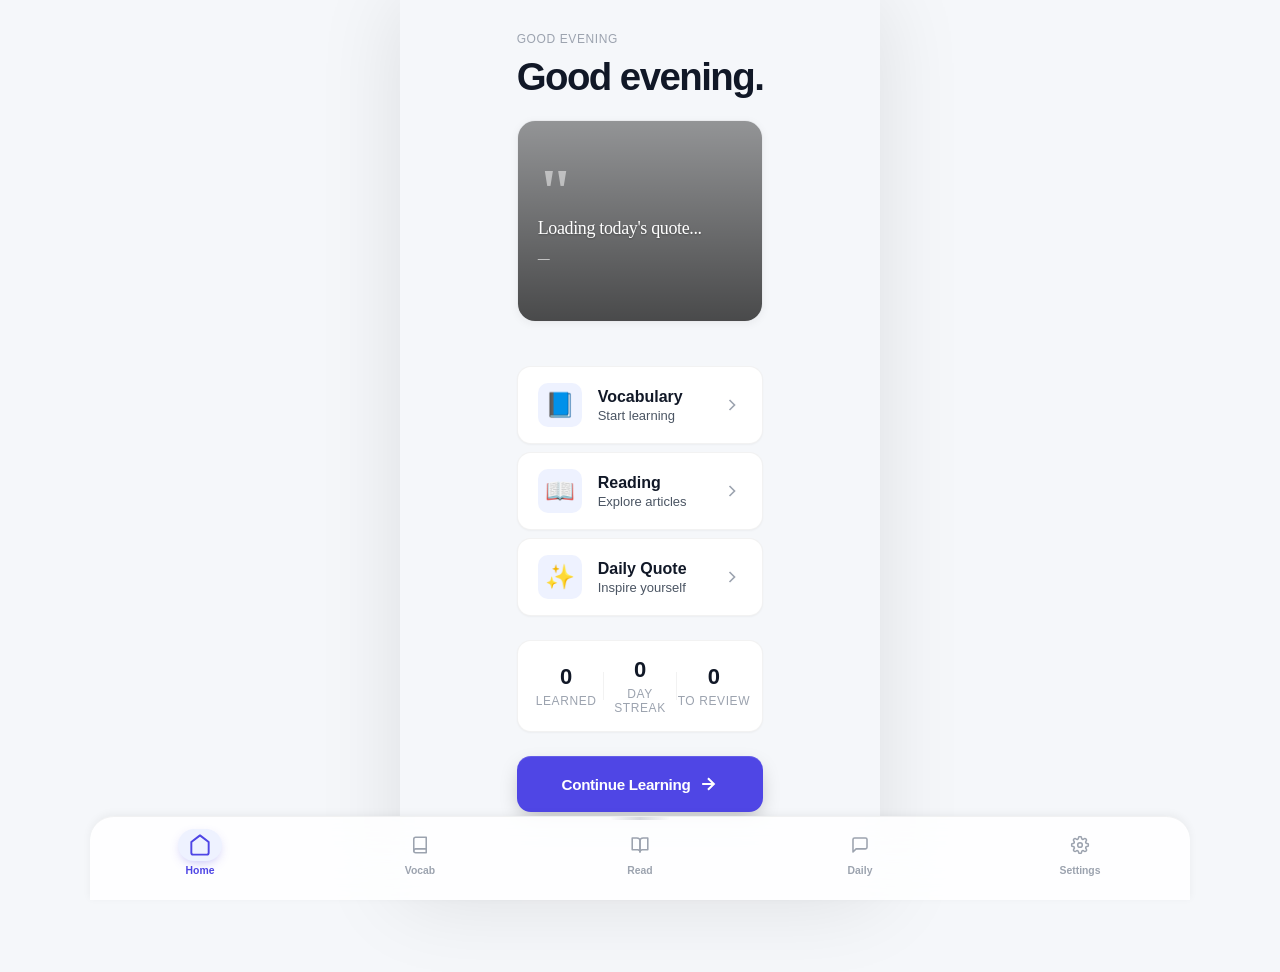
==== index.html @ 61d9c57e "Add files via upload" ====
<!DOCTYPE html>
<html lang="zh-CN" data-theme="dark" data-accent="indigo">
<head>
    <meta charset="UTF-8">
    <meta name="viewport" content="width=device-width, initial-scale=1.0, maximum-scale=1.0, user-scalable=no, viewport-fit=cover">
    <meta name="theme-color" content="#0B0E14">
    <meta name="apple-mobile-web-app-capable" content="yes">
    <meta name="apple-mobile-web-app-status-bar-style" content="black-translucent">
    <meta name="apple-mobile-web-app-title" content="CET6">
    <title>CET-6 Immersive</title>
    <link rel="icon" type="image/svg+xml" href="data:image/svg+xml,%3Csvg xmlns='http://www.w3.org/2000/svg' viewBox='0 0 100 100'%3E%3Cdefs%3E%3ClinearGradient id='g' x1='0%25' y1='0%25' x2='100%25' y2='100%25'%3E%3Cstop offset='0%25' stop-color='%234F46E5'/%3E%3Cstop offset='100%25' stop-color='%23EC4899'/%3E%3C/linearGradient%3E%3C/defs%3E%3Crect width='100' height='100' rx='22' fill='url(%23g)'/%3E%3Ctext x='50' y='66' font-family='Georgia,serif' font-size='52' font-weight='800' text-anchor='middle' fill='white'%3EC%3C/text%3E%3C/svg%3E">

    <!-- 关键: 主题立即初始化(在 CSS 加载前避免白屏闪烁) -->
    <script>
    (function(){
        try {
            var t = localStorage.getItem('cet6_theme') || 'dark';
            var a = localStorage.getItem('cet6_accent') || 'indigo';
            document.documentElement.setAttribute('data-theme', t);
            document.documentElement.setAttribute('data-accent', a);
        } catch(e) {}
    })();
    </script>

    <!-- Critical CSS 内联 - 立即建立视觉框架,杜绝白屏 -->
    <style>
    :root {
        --bg: #0B0E14; --surface: #1A1D27; --surface-2: #222632;
        --text-1: #F3F4F6; --text-2: #D1D5DB; --text-3: #6B7280;
        --accent: #818CF8; --accent-dark: #4F46E5;
    }
    [data-theme="light"] {
        --bg: #F5F7FA; --surface: #FFFFFF; --surface-2: #F9FAFB;
        --text-1: #111827; --text-2: #4B5563; --text-3: #9CA3AF;
        --accent: #4F46E5; --accent-dark: #3730A3;
    }
    * { box-sizing: border-box; margin: 0; padding: 0; }
    html, body { height: 100%; }
    body {
        background: var(--bg); color: var(--text-1);
        font-family: -apple-system, BlinkMacSystemFont, "SF Pro Text", "PingFang SC", "Microsoft YaHei", sans-serif;
        -webkit-font-smoothing: antialiased; -moz-osx-font-smoothing: grayscale;
        overflow: hidden; display: flex; flex-direction: column;
    }
    /* 加载骨架屏 - 避免白屏闪烁 */
    .app-skeleton {
        position: fixed; inset: 0; z-index: 9999;
        background: var(--bg); display: flex; flex-direction: column;
        align-items: center; justify-content: center;
        transition: opacity 0.4s ease;
    }
    .app-skeleton.fade-out { opacity: 0; pointer-events: none; }
    .skeleton-logo {
        width: 56px; height: 56px; border-radius: 16px;
        background: linear-gradient(135deg, var(--accent) 0%, var(--accent-dark) 100%);
        animation: skel-pulse 1.6s ease-in-out infinite;
        margin-bottom: 24px;
        box-shadow: 0 8px 24px rgba(79, 70, 229, 0.30);
    }
    .skeleton-text {
        width: 120px; height: 8px; border-radius: 4px;
        background: var(--surface-2);
        animation: skel-pulse 1.6s ease-in-out infinite;
    }
    .skeleton-text.short { width: 80px; margin-top: 12px; opacity: 0.6; }
    @keyframes skel-pulse {
        0%, 100% { opacity: 1; }
        50% { opacity: 0.4; }
    }
    </style>

    <link rel="stylesheet" href="./css/index.css?v=21">
    <link rel="preload" href="./data/words.json" as="fetch" crossorigin>
</head>
<body>
    <!-- Skeleton: 立即显示,无白屏 -->
    <div class="app-skeleton" id="appSkeleton">
        <div class="skeleton-logo"></div>
        <div class="skeleton-text"></div>
        <div class="skeleton-text short"></div>
    </div>

    <div class="pages">
        <a href="#main" class="skip-link">Skip to main content</a>
        <!-- HOME — Less but better -->
        <main class="page active" id="page-home">
            <div id="main" tabindex="-1"></div>

            <!-- Hero: Greeting + Daily Quote -->
            <section class="home-hero" aria-label="Daily quote">
                <div class="greeting">
                    <div class="greeting-sub" id="greetSub">GOOD MORNING</div>
                    <h1 class="greeting-main" id="greetMain">Hello.</h1>
                </div>

                <!-- Daily Quote Hero Card -->
                <article class="quote-hero" id="homeQuoteHero" onclick="openQuoteModal()">
                    <div class="quote-hero-bg" id="homeQuoteBg"></div>
                    <div class="quote-hero-overlay"></div>
                    <div class="quote-hero-content">
                        <div class="quote-hero-mark" aria-hidden="true">"</div>
                        <blockquote class="quote-hero-text" id="homeQuoteText">
                            Loading today's quote...
                        </blockquote>
                        <div class="quote-hero-meta">
                            <div class="quote-hero-author" id="homeQuoteAuthor">— </div>
                            <div class="quote-hero-time" id="homeQuoteTime"></div>
                        </div>
                    </div>
                </article>
            </section>

            <!-- Quick Actions: 学习入口 -->
            <section class="quick-actions" aria-label="Quick actions">
                <a href="vocab.html" class="action-tile" aria-label="Vocabulary">
                    <div class="action-tile-icon" aria-hidden="true">📘</div>
                    <div class="action-tile-info">
                        <div class="action-tile-title">Vocabulary</div>
                        <div class="action-tile-sub" id="vocabSub">Start learning</div>
                    </div>
                    <svg class="action-tile-arrow" width="20" height="20" viewBox="0 0 24 24" fill="none" stroke="currentColor" stroke-width="2" aria-hidden="true"><path d="M9 18l6-6-6-6"/></svg>
                </a>

                <a href="reading.html" class="action-tile" aria-label="Reading">
                    <div class="action-tile-icon" aria-hidden="true">📖</div>
                    <div class="action-tile-info">
                        <div class="action-tile-title">Reading</div>
                        <div class="action-tile-sub" id="readingSub">Explore articles</div>
                    </div>
                    <svg class="action-tile-arrow" width="20" height="20" viewBox="0 0 24 24" fill="none" stroke="currentColor" stroke-width="2" aria-hidden="true"><path d="M9 18l6-6-6-6"/></svg>
                </a>

                <a href="quote.html" class="action-tile" aria-label="Quote">
                    <div class="action-tile-icon" aria-hidden="true">✨</div>
                    <div class="action-tile-info">
                        <div class="action-tile-title">Daily Quote</div>
                        <div class="action-tile-sub" id="quoteSub">Inspire yourself</div>
                    </div>
                    <svg class="action-tile-arrow" width="20" height="20" viewBox="0 0 24 24" fill="none" stroke="currentColor" stroke-width="2" aria-hidden="true"><path d="M9 18l6-6-6-6"/></svg>
                </a>
            </section>

            <!-- 轻量统计 - 仅 3 个数字 -->
            <section class="home-stats" aria-label="Quick stats">
                <div class="stat-mini">
                    <div class="stat-mini-value" id="statKnownMini">0</div>
                    <div class="stat-mini-label">Learned</div>
                </div>
                <div class="stat-mini-divider" aria-hidden="true"></div>
                <div class="stat-mini">
                    <div class="stat-mini-value" id="statStreakMini">0</div>
                    <div class="stat-mini-label">Day streak</div>
                </div>
                <div class="stat-mini-divider" aria-hidden="true"></div>
                <div class="stat-mini">
                    <div class="stat-mini-value" id="statReviewMini">0</div>
                    <div class="stat-mini-label">To review</div>
                </div>
            </section>

            <button class="cta-btn" onclick="switchTab('vocab', this)">
                Continue Learning
                <svg width="20" height="20" viewBox="0 0 24 24" fill="none" stroke="currentColor" stroke-width="2.5" aria-hidden="true"><path d="M5 12h14M12 5l7 7-7 7"/></svg>
            </button>
        </main>

        <!-- VOCAB -->
        <div class="page" id="page-vocab">
            <div class="vocab-header">
                <div class="sort-control">
                    <button class="sort-btn active" data-sort="default" onclick="setSort('default')">Default</button>
                    <button class="sort-btn" data-sort="random" onclick="setSort('random')">Random</button>
                    <button class="sort-btn" data-sort="az" onclick="setSort('az')">A-Z</button>
                </div>
                <div class="alpha-nav" id="alphaNav" style="display:none">
                    <button class="alpha-btn active" data-letter="ALL" onclick="filterByLetter('ALL')">ALL</button>
                </div>
                <!-- Sprint 1-2/1-3: 学习模式切换 -->
                <div class="mode-switcher">
                    <button class="mode-btn active" data-mode="card" onclick="setVocabMode('card')">📇 Card</button>
                    <button class="mode-btn" data-mode="listening" onclick="startListeningMode()">🔊 Listen</button>
                    <button class="mode-btn" data-mode="spelling" onclick="startSpellingMode()">✏️ Spell</button>
                </div>
            </div>
            <div class="vocab-page-inner">
                <div class="card-container" id="cardContainer"></div>
                <div class="controls" id="controls">
                    <button class="btn btn-forgot" onclick="handleSwipe(false)">Forgot</button>
                    <button class="btn btn-known" onclick="handleSwipe(true)">Know</button>
                </div>
            </div>
        </div>

        <!-- READING -->
        <div class="page" id="page-reading">
            <div id="reading-list-view">
                <div class="reading-header">
                    <h2>Reading Lab</h2>
                    <p>Read in context. CET-6 words are highlighted.</p>
                    <div class="reading-stats">
                        <div class="reading-stat"><div class="num" id="readingTotal">0</div><div class="label">Articles</div></div>
                        <div class="reading-stat"><div class="num" id="readingWords">0</div><div class="label">CET-6 Words</div></div>
                        <div class="reading-stat"><div class="num" id="readingCoverage">0%</div><div class="label">Coverage</div></div>
                    </div>
                </div>
                <div class="article-list" id="articleList"></div>
            </div>
            <div class="article-detail" id="articleDetail">
                <button class="back-btn" onclick="closeArticleDetail()"><svg width="16" height="16" viewBox="0 0 24 24" fill="none" stroke="currentColor" stroke-width="2.5"><path d="M19 12H5M12 19l-7-7 7-7"/></svg> Back</button>
                <h1 id="detailTitle"></h1>
                <div class="detail-meta" id="detailMeta"></div>
                <div id="detailDifficulty"></div>
                <div class="word-legend"><span class="cet6-word">word</span> = CET-6 vocabulary, tap to see meaning</div>
                <div class="detail-body" id="detailBody"></div>
                <button class="quiz-launch-btn" id="detailQuizBtn">📝 Take Comprehension Quiz</button>
            </div>
        </div>

        <!-- QUOTE -->
        <div class="page" id="page-quote">
            <div class="quote-page-inner">
                <div class="quote-card" id="quoteCard" onclick="openQuoteModal()">
                    <div class="quote-bg" id="qBg"></div>
                    <div class="quote-overlay"></div>
                    <div class="magazine-label">Daily Inspiration</div>
                    <div class="quote-card-body">
                        <div class="quote-en" id="qEn"></div>
                        <div class="quote-divider"></div>
                        <div class="quote-cn" id="qCn"></div>
                        <div class="quote-source" id="qSrc"></div>
                    </div>
                </div>
                <div class="quote-actions">
                    <button class="action-btn btn-collect" id="collectBtn" onclick="toggleCollect()"><span>Save</span></button>
                    <button class="action-btn btn-speak-quote" onclick="speakQuote()"><svg width="18" height="18" viewBox="0 0 24 24" fill="currentColor"><path d="M3 9v6h4l5 5V4L7 9H3z"/></svg></button>
                    <button class="action-btn btn-refresh" onclick="loadRandomQuote()"><span>Next</span></button>
                </div>
            </div>
        </div>

        <!-- SETTINGS -->
        <div class="page" id="page-settings">
            <div class="settings-page-inner">
                <div class="settings-title">Settings</div>

                <!-- Achievements (从主页迁移) -->
                <div class="setting-group">
                    <div class="setting-label">Achievements <span id="settingsAchCount" class="setting-count">0/0</span></div>
                    <div class="achievements-mini" id="settingsAchievements">
                        <div class="achievement-mini-empty">Loading achievements...</div>
                    </div>
                </div>

                <div class="setting-group">
                    <div class="setting-label">Notebook <span id="notebookCount" class="notebook-count"></span></div>
                    <div class="notebook-toolbar" id="notebookToolbar" style="display:none">
                        <input type="text" class="notebook-search" id="notebookSearch" placeholder="Search saved words..." oninput="renderNotebook()">
                        <button class="notebook-clear-btn" onclick="clearNotebook()">Clear All</button>
                    </div>
                    <div class="notebook-section" id="notebookSection">
                        <div class="notebook-empty" id="notebookEmpty">
                            <div class="notebook-empty-icon">📖</div>
                            <div>No saved words yet</div>
                            <div class="notebook-empty-sub">Bookmark words while learning!</div>
                        </div>
                        <div class="notebook-list" id="notebookList"></div>
                    </div>
                </div>

                <div class="setting-group">
                    <div class="setting-label">Appearance</div>
                    <div class="theme-toggle">
                        <button class="theme-option active" data-theme-val="light" onclick="setTheme('light')">☀️ Light</button>
                        <button class="theme-option" data-theme-val="dark" onclick="setTheme('dark')">🌙 Dark</button>
                    </div>
                </div>

                <div class="setting-group">
                    <div class="setting-label">Accent Color</div>
                    <div class="color-grid">
                        <div class="color-swatch swatch-indigo active" data-color="indigo" onclick="setAccent('indigo')"></div>
                        <div class="color-swatch swatch-emerald" data-color="emerald" onclick="setAccent('emerald')"></div>
                        <div class="color-swatch swatch-rose" data-color="rose" onclick="setAccent('rose')"></div>
                        <div class="color-swatch swatch-amber" data-color="amber" onclick="setAccent('amber')"></div>
                        <div class="color-swatch swatch-cyan" data-color="cyan" onclick="setAccent('cyan')"></div>
                    </div>
                </div>

                <div class="setting-group">
                    <div class="setting-label">Data</div>
                    <div class="setting-actions">
                        <button class="btn-secondary" onclick="exportProgress()">Export Progress</button>
                        <button class="btn-secondary" onclick="clearCache()">Clear Cache</button>
                    </div>
                </div>

                <div class="settings-info">
                    CET-6 Immersive v5.0<br>
                    <span class="reset-link" onclick="resetAllData()">Reset All Progress</span>
                </div>
            </div>
        </div>
    </div>

    <!-- Quote Modal -->
    <div class="quote-modal" id="quoteModal" onclick="closeQuoteModal(event)">
        <div class="quote-modal-content" onclick="event.stopPropagation()">
            <div class="modal-img-wrap">
                <img class="modal-img" id="modalImg" src="" alt="">
                <div class="modal-img-overlay"></div>
            </div>
            <div class="modal-body">
                <div class="modal-quote" id="modalQuote"></div>
                <div class="modal-divider"></div>
                <div class="modal-cn" id="modalCn"></div>
                <div class="modal-author" id="modalAuthor"></div>
                <div class="modal-meta">
                    <div class="modal-meta-item" id="modalLocation"><svg width="14" height="14" viewBox="0 0 24 24" fill="none" stroke="currentColor" stroke-width="2"><path d="M21 10c0 7-9 13-9 13s-9-6-9-13a9 9 0 0 1 18 0z"/><circle cx="12" cy="10" r="3"/></svg><span id="modalLocText"></span></div>
                    <div class="modal-meta-item" id="modalPhotoBy"><svg width="14" height="14" viewBox="0 0 24 24" fill="none" stroke="currentColor" stroke-width="2"><path d="M23 19a2 2 0 0 1-2 2H3a2 2 0 0 1-2-2V8a2 2 0 0 1 2-2h4l2-3h6l2 3h4a2 2 0 0 1 2 2z"/><circle cx="12" cy="13" r="4"/></svg><span id="modalPhotoByText"></span></div>
                </div>
            </div>
            <button class="modal-close" onclick="closeQuoteModal()"><svg width="20" height="20" viewBox="0 0 24 24" fill="none" stroke="currentColor" stroke-width="2"><line x1="18" y1="6" x2="6" y2="18"/><line x1="6" y1="6" x2="18" y2="18"/></svg></button>
        </div>
    </div>

    <!-- Sprint 1-6: Word Detail Bottom Sheet -->
    <div id="wordSheetBackdrop" class="word-sheet-backdrop fixed inset-0 bg-black/60 backdrop-blur-sm z-40 hidden opacity-0 transition-opacity duration-300" onclick="closeWordSheet()"></div>
    <div id="wordSheet" class="word-sheet fixed inset-x-0 bottom-0 bg-[var(--surface)] rounded-t-[32px] p-6 pb-10 z-50 shadow-2xl border-t border-[var(--border)]" style="padding-bottom: max(24px, env(safe-area-inset-bottom));">
        <div class="w-12 h-1 bg-white/20 rounded-full mx-auto mb-6" onclick="closeWordSheet()"></div>
        <div id="wordSheetContent" class="max-h-[60vh] overflow-y-auto"></div>
    </div>

    <!-- Sprint 1-5: Achievement Wall Modal -->
    <div class="quote-modal" id="achievementModal" onclick="if(event.target===event.currentTarget) document.getElementById('achievementModal').classList.remove('active')">
        <div class="quote-modal-content" onclick="event.stopPropagation()" style="max-height:80vh;display:flex;flex-direction:column">
            <div class="modal-body" style="margin-top:0;padding:24px 24px 0;flex:1;overflow:hidden;display:flex;flex-direction:column">
                <h2 style="font-size:1.4rem;font-weight:800;margin-bottom:8px">🏆 Achievements</h2>
                <p style="font-size:0.85rem;color:var(--text-2);margin-bottom:20px">Unlock badges as you learn</p>
                <div id="achievementWall" style="flex:1;overflow-y:auto;padding-bottom:24px;display:grid;grid-template-columns:repeat(3,1fr);gap:12px"></div>
            </div>
            <button class="modal-close" onclick="document.getElementById('achievementModal').classList.remove('active')"><svg width="20" height="20" viewBox="0 0 24 24" fill="none" stroke="currentColor" stroke-width="2"><line x1="18" y1="6" x2="6" y2="18"/><line x1="6" y1="6" x2="18" y2="18"/></svg></button>
        </div>
    </div>

    <!-- Sprint 2-4: Reading Quiz Modal -->
    <div class="quote-modal" id="quizModal" onclick="if(event.target===event.currentTarget) closeQuizModal()">
        <div class="quote-modal-content" onclick="event.stopPropagation()" style="max-height:85vh;display:flex;flex-direction:column">
            <div class="modal-body" id="quizContent" style="margin-top:0;padding:24px;flex:1;overflow-y:auto"></div>
            <button class="modal-close" onclick="closeQuizModal()"><svg width="20" height="20" viewBox="0 0 24 24" fill="none" stroke="currentColor" stroke-width="2"><line x1="18" y1="6" x2="6" y2="18"/><line x1="6" y1="6" x2="18" y2="18"/></svg></button>
        </div>
    </div>

    <!-- Sprint 2-2: Vocab Test Modal -->
    <div class="quote-modal" id="vocabTestModal" onclick="if(event.target===event.currentTarget && !testState.active) closeVocabTestModal()">
        <div class="quote-modal-content" onclick="event.stopPropagation()" style="max-height:80vh;display:flex;flex-direction:column">
            <div class="modal-body" id="vocabTestContent" style="margin-top:0;padding:24px;flex:1;overflow-y:auto"></div>
            <button class="modal-close" onclick="closeVocabTestModal()"><svg width="20" height="20" viewBox="0 0 24 24" fill="none" stroke="currentColor" stroke-width="2"><line x1="18" y1="6" x2="6" y2="18"/><line x1="6" y1="6" x2="18" y2="18"/></svg></button>
        </div>
    </div>

    <nav class="tab-bar">
        <div class="tab-item active" onclick="switchTab('home', this)"><div class="tab-icon-bg"><svg class="tab-icon" viewBox="0 0 24 24"><path d="M3 9l9-7 9 7v11a2 2 0 0 1-2 2H5a2 2 0 0 1-2-2z"/></svg></div><span>Home</span></div>
        <div class="tab-item" onclick="switchTab('vocab', this)"><div class="tab-icon-bg"><svg class="tab-icon" viewBox="0 0 24 24"><path d="M4 19.5A2.5 2.5 0 0 1 6.5 17H20"/><path d="M6.5 2H20v20H6.5A2.5 2.5 0 0 1 4 19.5v-15A2.5 2.5 0 0 1 6.5 2z"/></svg></div><span>Vocab</span></div>
        <div class="tab-item" onclick="switchTab('reading', this)"><div class="tab-icon-bg"><svg class="tab-icon" viewBox="0 0 24 24"><path d="M2 3h6a4 4 0 0 1 4 4v14a3 3 0 0 0-3-3H2z"/><path d="M22 3h-6a4 4 0 0 0-4 4v14a3 3 0 0 1 3-3h7z"/></svg></div><span>Read</span></div>
        <div class="tab-item" onclick="switchTab('quote', this)"><div class="tab-icon-bg"><svg class="tab-icon" viewBox="0 0 24 24"><path d="M21 15a2 2 0 0 1-2 2H7l-4 4V5a2 2 0 0 1 2-2h14a2 2 0 0 1 2 2z"/></svg></div><span>Daily</span></div>
        <div class="tab-item" onclick="switchTab('settings', this)"><div class="tab-icon-bg"><svg class="tab-icon" viewBox="0 0 24 24"><circle cx="12" cy="12" r="3"/><path d="M19.4 15a1.65 1.65 0 0 0 .33 1.82l.06.06a2 2 0 0 1 0 2.83 2 2 0 0 1-2.83 0l-.06-.06a1.65 1.65 0 0 0-1.82-.33 1.65 1.65 0 0 0-1 1.51V21a2 2 0 0 1-2 2 2 2 0 0 1-2-2v-.09A1.65 1.65 0 0 0 9 19.4a1.65 1.65 0 0 0-1.82.33l-.06.06a2 2 0 0 1-2.83 0 2 2 0 0 1 0-2.83l.06-.06A1.65 1.65 0 0 0 4.68 15a1.65 1.65 0 0 0-1.51-1H3a2 2 0 0 1-2-2 2 2 0 0 1 2-2h.09A1.65 1.65 0 0 0 4.6 9a1.65 1.65 0 0 0-.33-1.82l-.06-.06a2 2 0 0 1 0-2.83 2 2 0 0 1 2.83 0l.06.06A1.65 1.65 0 0 0 9 4.68a1.65 1.65 0 0 0 1-1.51V3a2 2 0 0 1 2-2 2 2 0 0 1 2 2v.09a1.65 1.65 0 0 0 1 1.51 1.65 1.65 0 0 0 1.82-.33l.06-.06a2 2 0 0 1 2.83 0 2 2 0 0 1 0 2.83l-.06.06A1.65 1.65 0 0 0 19.4 9a1.65 1.65 0 0 0 1.51 1H21a2 2 0 0 1 2 2 2 2 0 0 1-2 2h-.09a1.65 1.65 0 0 0-1.51 1z"/></svg></div><span>Settings</span></div>
    </nav>

    <!-- 关键脚本: 优先加载 - 音频必须最早 -->
    <script src="./js/audio.js?v=21"></script>
    <script src="./js/env.js?v=21"></script>
    <script src="./js/app.js?v=21"></script>
    <!-- 异步加载: 数据模型与功能模块 (defer 避免阻塞渲染) -->
    <script defer src="./js/migrate.js?v=21"></script>
    <script defer src="./js/srs.js?v=21"></script>
    <script defer src="./js/toast.js?v=21"></script>
    <script defer src="./js/achievements.js?v=21"></script>
    <script defer src="./js/heatmap.js?v=21"></script>
    <script defer src="./js/dictionary.js?v=21"></script>
    <script defer src="./js/listening.js?v=21"></script>
    <script defer src="./js/spelling.js?v=21"></script>
    <script defer src="./js/difficulty.js?v=21"></script>
    <script defer src="./js/reading-extras.js?v=21"></script>
    <script defer src="./js/vocab-test.js?v=21"></script>
    <script defer src="./js/goals.js?v=21"></script>
    <script defer src="./js/index.js?v=21"></script>
</body>
</html>
---- css/index.css ----
/* ============================================
   CET-6 Immersive Design System v5.0
   Less but better · Apple/Notion/Duolingo
   ============================================ */

/* ============================================
   1. SEMANTIC COLOR TOKENS (Light - Default)
   ----------------------------------------------------------
   统一语义化色彩,所有组件仅使用这些 token。
   对比度均通过 WCAG AA 验证 (4.5:1+)。
   ============================================ */
:root,
[data-theme="light"] {
    /* ---- 背景层 (Background) ---- */
    --bg:              #F5F7FA;  /* 页面背景 - 极浅灰 */
    --bg-elevated:     #FFFFFF;  /* 浮起容器 */
    --surface:         #FFFFFF;  /* 卡片/模块 */
    --surface-hover:   #FAFAFB;  /* 卡片 hover */
    --surface-2:       #F4F5F7;  /* 次级容器(输入框) */
    --overlay:         rgba(255, 255, 255, 0.85);  /* 毛玻璃 */
    --modal-bg:        #FFFFFF;

    /* ---- 文本层 (Text) ---- */
    --text-1:          #111827;  /* 主文本 (16.1:1) */
    --text-2:          #4B5563;  /* 次文本 (7.6:1) */
    --text-3:          #9CA3AF;  /* 辅助文本 (装饰) */
    --text-inverse:    #FFFFFF;
    --text-on-accent:  #FFFFFF;

    /* ---- 边框 (Border) ---- */
    --border-color:        rgba(0, 0, 0, 0.05);  /* 极细 */
    --border-color-strong: rgba(0, 0, 0, 0.09);
    --border:              1px solid var(--border-color);
    --border-strong:       1px solid var(--border-color-strong);

    /* ---- 品牌色 (Accent) ---- */
    --accent:         #4F46E5;    /* Indigo */
    --accent-light:   #EEF2FF;    /* 浅底 */
    --accent-dark:    #3730A3;    /* 深色 */
    --accent-glow:    rgba(79, 70, 229, 0.12);

    /* ---- 语义色 (Semantic) ---- */
    --success:        #059669;
    --success-light:  #D1FAE5;
    --warning:        #D97706;
    --warning-light:  #FEF3C7;
    --error:          #DC2626;
    --error-light:    #FEE2E2;
    --info:           #0284C7;
    --info-light:     #E0F2FE;

    /* ---- 阴影 (Shadow) - 单层柔和,无脏渐变 ---- */
    --shadow-sm:      0 1px 2px rgba(0, 0, 0, 0.04);
    --shadow:         0 2px 8px rgba(0, 0, 0, 0.05);
    --shadow-md:      0 4px 12px rgba(0, 0, 0, 0.06);
    --shadow-lg:      0 8px 24px rgba(0, 0, 0, 0.08);
    --shadow-xl:      0 16px 48px rgba(0, 0, 0, 0.10);
    --shadow-up:      0 -2px 8px rgba(0, 0, 0, 0.05);
    --shadow-focus:   0 0 0 3px var(--accent-glow);
}

/* ============================================
   2. DARK THEME — 继承+覆盖
   ============================================ */
[data-theme="dark"] {
    /* ---- 背景层 ---- */
    --bg:              #0B0E14;
    --bg-elevated:     #15181F;
    --surface:         #1A1D27;
    --surface-hover:   #1F222C;
    --surface-2:       #222632;
    --overlay:         rgba(11, 14, 20, 0.85);
    --modal-bg:        #1A1D27;

    /* ---- 文本层 ---- */
    --text-1:          #F3F4F6;  /* 14.7:1 */
    --text-2:          #D1D5DB;  /* 10.4:1 */
    --text-3:          #6B7280;  /* 4.83:1 */
    --text-inverse:    #0B0E14;
    --text-on-accent:  #FFFFFF;

    /* ---- 边框 - 极细亮色 ---- */
    --border-color:        rgba(255, 255, 255, 0.06);
    --border-color-strong: rgba(255, 255, 255, 0.10);

    /* ---- 品牌色 ---- */
    --accent:         #818CF8;
    --accent-light:   #1E1B4B;
    --accent-dark:    #4F46E5;
    --accent-glow:    rgba(129, 140, 248, 0.20);

    /* ---- 语义色 ---- */
    --success:        #10B981;
    --success-light:  #064E3B;
    --warning:        #FBBF24;
    --warning-light:  #451A03;
    --error:          #F87171;
    --error-light:    #4C1D1D;
    --info:           #38BDF8;
    --info-light:     #082F49;

    /* ---- 阴影 (深色) - 几乎透明 + 内侧微高光 ---- */
    --shadow-sm:      0 1px 2px rgba(0, 0, 0, 0.30);
    --shadow:         0 2px 8px rgba(0, 0, 0, 0.30), 0 1px 0 rgba(255, 255, 255, 0.04) inset;
    --shadow-md:      0 4px 12px rgba(0, 0, 0, 0.35);
    --shadow-lg:      0 8px 24px rgba(0, 0, 0, 0.40);
    --shadow-xl:      0 16px 48px rgba(0, 0, 0, 0.50);
    --shadow-up:      0 -2px 8px rgba(0, 0, 0, 0.30);
}

/* ============================================
   3. ACCENT COLOR VARIANTS
   ============================================ */
[data-accent="indigo"]  { --accent: #4F46E5; --accent-light: #EEF2FF; --accent-dark: #3730A3; }
[data-accent="emerald"] { --accent: #10B981; --accent-light: #ECFDF5; --accent-dark: #047857; }
[data-accent="rose"]    { --accent: #F43F5E; --accent-light: #FFF1F2; --accent-dark: #BE123C; }
[data-accent="amber"]   { --accent: #F59E0B; --accent-light: #FFFBEB; --accent-dark: #B45309; }
[data-accent="cyan"]    { --accent: #06B6D4; --accent-light: #ECFEFF; --accent-dark: #0E7490; }

[data-theme="dark"][data-accent="indigo"]  { --accent: #818CF8; --accent-light: #1E1B4B; }
[data-theme="dark"][data-accent="emerald"] { --accent: #34D399; --accent-light: #064E3B; }
[data-theme="dark"][data-accent="rose"]    { --accent: #FB7185; --accent-light: #4C0519; }
[data-theme="dark"][data-accent="amber"]   { --accent: #FBBF24; --accent-light: #451A03; }
[data-theme="dark"][data-accent="cyan"]    { --accent: #22D3EE; --accent-light: #083344; }

/* ============================================
   4. TYPOGRAPHY TOKENS
   ============================================ */
:root {
    --font-en:     'SF Pro Display', -apple-system, BlinkMacSystemFont, 'Inter', sans-serif;
    --font-serif:  'New York', 'Georgia', 'Times New Roman', serif;
    --font-cn:     -apple-system, BlinkMacSystemFont, 'SF Pro Text', 'PingFang SC', 'Microsoft YaHei', sans-serif;
    --font-mono:   'SF Mono', 'JetBrains Mono', 'Cascadia Code', monospace;

    --text-xs:   0.75rem;    /* 12px */
    --text-sm:   0.8125rem;  /* 13px */
    --text-base: 0.9375rem;  /* 15px */
    --text-md:   1rem;       /* 16px */
    --text-lg:   1.125rem;   /* 18px */
    --text-xl:   1.375rem;   /* 22px */
    --text-2xl:  1.625rem;   /* 26px */
    --text-3xl:  2rem;       /* 32px */
    --text-4xl:  2.5rem;     /* 40px */
    --text-5xl:  3.25rem;    /* 52px */

    --weight-light:    300;
    --weight-regular:  400;
    --weight-medium:   500;
    --weight-semibold: 600;
    --weight-bold:     700;

    --leading-tight:   1.2;
    --leading-snug:    1.35;
    --leading-normal:  1.5;
    --leading-relaxed: 1.65;
    --leading-loose:   1.8;

    --tracking-tighter: -0.04em;
    --tracking-tight:   -0.02em;
    --tracking-normal:  0;
    --tracking-wide:    0.02em;
    --tracking-wider:   0.05em;
}

/* ============================================
   5. SPACING TOKENS (8px 栅格)
   ============================================ */
:root {
    --space-1:  4px;
    --space-2:  8px;
    --space-3:  12px;
    --space-4:  16px;
    --space-5:  20px;
    --space-6:  24px;
    --space-8:  32px;
    --space-10: 40px;
    --space-12: 48px;
    --space-16: 64px;

    --gutter:   20px;   /* 页面左右内边距 */
    --gap-sm:   8px;
    --gap-md:   12px;
    --gap-lg:   20px;
    --gap-xl:   32px;
}

/* ============================================
   6. RADIUS TOKENS
   ============================================ */
:root {
    --radius-xs:   6px;
    --radius-sm:   10px;
    --radius:      14px;
    --radius-md:   18px;
    --radius-lg:   24px;
    --radius-xl:   32px;
    --radius-full: 9999px;
}

/* ============================================
   7. MOTION TOKENS
   ============================================ */
:root {
    --duration-instant: 80ms;
    --duration-fast:    160ms;
    --duration-base:    240ms;
    --duration-normal:  320ms;
    --duration-slow:    480ms;

    --ease-out:        cubic-bezier(0.16, 1, 0.3, 1);
    --ease-in:         cubic-bezier(0.4, 0, 1, 1);
    --ease-precise:    cubic-bezier(0.5, 0, 0, 1);
    --ease-spring:     cubic-bezier(0.34, 1.56, 0.64, 1);

    --transition-fast: var(--duration-fast) var(--ease-out);
    --transition-base: var(--duration-base) var(--ease-out);
}

/* ============================================
   8. LAYOUT TOKENS
   ============================================ */
:root {
    --nav-h:       84px;
    --header-h:    60px;
    --prose-width: 65ch;
    --max-w-app:   480px;  /* 桌面端居中 */
}

/* ============================================
   GLOBAL RESET & DEFAULTS
   ============================================ */
* { box-sizing: border-box; margin: 0; padding: 0; -webkit-tap-highlight-color: transparent; }
*:focus { outline: none; }
*:focus-visible { outline: 2px solid var(--accent); outline-offset: 2px; border-radius: 4px; }
body {
    background: var(--bg);
    font-family: var(--font-cn);
    color: var(--text-1);
    height: 100vh;
    overflow: hidden;
    display: flex;
    flex-direction: column;
    transition: background var(--transition-base), color var(--transition-base);
    -webkit-font-smoothing: antialiased;
    -moz-osx-font-smoothing: grayscale;
    font-feature-settings: var(--font-features), var(--font-ligatures);
    font-synthesis: none;
    text-rendering: optimizeLegibility;
}
img { max-width: 100%; display: block; }
button { font-family: inherit; cursor: pointer; border: none; background: none; }
input, textarea { font-family: inherit; }

/* TAB BAR — Safe Area 全适配(支持全面屏/小米/三星/华为) */
.tab-bar {
    /* 高度 = 内容区 + Safe Area,使用 max() 兜底 16px */
    height: calc(var(--nav-h) + env(safe-area-inset-bottom, 0px));
    min-height: var(--nav-h);
    padding-bottom: env(safe-area-inset-bottom, 16px);

    background: var(--overlay);
    /* 毛玻璃增强 - 跨浏览器兼容 */
    backdrop-filter: blur(24px) saturate(180%);
    -webkit-backdrop-filter: blur(24px) saturate(180%);

    /* 顶部极细边框 + 向上发散阴影 (Sticky 风) */
    border-top: 1px solid var(--border-color);
    box-shadow: var(--shadow-up);

    display: flex;
    justify-content: space-around;
    align-items: flex-start;  /* 改成 flex-start 让 tab 按钮在 safe area 上方 */
    padding-top: var(--space-2);
    z-index: 100;
    flex-shrink: 0;

    /* 关键: fixed 定位 + 适配 Safe Area */
    position: fixed;
    bottom: 0;
    left: 0;
    right: 0;
    /* 移动端键盘弹出时,保证不被覆盖 */
    transform: translateZ(0);
    -webkit-transform: translateZ(0);
}

/* 当 PWA 独立模式时,顶部安全区预留 */
.is-ios-standalone .tab-bar {
    /* iOS 全面屏手势条额外间距 */
    padding-bottom: max(env(safe-area-inset-bottom, 0px), 16px);
}

/* 横屏适配 - 高度更紧凑 */
@media (orientation: landscape) and (max-height: 500px) {
    .tab-bar {
        height: calc(60px + env(safe-area-inset-bottom, 0px));
        min-height: 60px;
    }
}

/* Tab Bar 顶部装饰线 */
.tab-bar::before {
    content: '';
    position: absolute;
    top: 0;
    left: 50%;
    transform: translateX(-50%);
    width: 60px;
    height: 3px;
    background: linear-gradient(90deg, transparent, var(--text-3), transparent);
    border-radius: 0 0 3px 3px;
    opacity: 0.4;
}

.tab-item {
    display: flex;
    flex-direction: column;
    align-items: center;
    gap: 4px;
    font-size: 0.65rem;
    font-weight: 600;
    color: var(--text-3);
    cursor: pointer;
    transition: all 0.25s var(--ease-emphasized);
    width: 64px;
    min-height: 44px;
    padding: 4px 0;
    position: relative;
    -webkit-tap-highlight-color: transparent;
}

.tab-item::before {
    content: '';
    position: absolute;
    top: 4px;
    left: 50%;
    transform: translateX(-50%) scale(0);
    width: 4px;
    height: 4px;
    border-radius: 50%;
    background: var(--accent);
    transition: transform 0.3s var(--ease-overshoot);
}

.tab-item.active::before {
    transform: translateX(-50%) scale(1);
}

.tab-item:active {
    transform: scale(0.92);
}

.tab-item.active {
    color: var(--accent);
}

.tab-item.active .tab-icon-bg {
    background: var(--accent-light);
    transform: scale(1);
    box-shadow: 0 4px 12px -4px color-mix(in srgb, var(--accent) 40%, transparent);
}

.tab-icon-bg {
    width: 44px;
    height: 32px;
    border-radius: 16px;
    display: flex;
    align-items: center;
    justify-content: center;
    transition: all 0.3s var(--ease-emphasized);
    transform: scale(0.85);
    background: transparent;
}

.tab-icon {
    width: 22px;
    height: 22px;
    stroke: currentColor;
    fill: none;
    stroke-width: 2;
    stroke-linecap: round;
    stroke-linejoin: round;
    transition: transform 0.3s var(--ease-overshoot);
}

.tab-item.active .tab-icon {
    transform: scale(1.05);
}

/* PAGES — 增强过渡动画 */
/* PAGES — Apple 风格页面切换 (轻微淡入 + 上移) */
.pages {
    flex: 1;
    position: relative;
    overflow-y: auto;
    overflow-x: hidden;
    -webkit-overflow-scrolling: touch;
    scroll-behavior: smooth;
    /* 关键: 留出底部 Tab Bar + Safe Area 空间 */
    padding-bottom: calc(var(--nav-h) + env(safe-area-inset-bottom, 0px) + 16px);
}

.page {
    position: absolute;
    inset: 0;
    min-height: 100%;
    padding: 0 var(--gutter) 100px;
    opacity: 0;
    pointer-events: none;
    visibility: hidden;
    transform: translateY(8px);
    /* 200ms 淡入 + ease-out (符合 Apple 风格) */
    transition:
        opacity var(--duration-slow) var(--ease-precise),
        transform var(--duration-slow) var(--ease-precise),
        visibility 0s var(--duration-slow);
}

.page.active {
    opacity: 1;
    pointer-events: auto;
    visibility: visible;
    transform: translateY(0);
    position: relative;
    transition:
        opacity 0.32s var(--ease-precise),
        transform 0.32s var(--ease-precise),
        visibility 0s;
}

/* 页面切换时，子元素错落淡入 (Apple 风格级联) */
.page.active > * {
    animation: pageChildFadeIn var(--duration-slower) var(--ease-precise) backwards;
}
.page.active > *:nth-child(1) { animation-delay: 0ms; }
.page.active > *:nth-child(2) { animation-delay: 40ms; }
.page.active > *:nth-child(3) { animation-delay: 80ms; }
.page.active > *:nth-child(4) { animation-delay: 120ms; }
.page.active > *:nth-child(5) { animation-delay: 160ms; }
.page.active > *:nth-child(6) { animation-delay: 200ms; }
.page.active > *:nth-child(7) { animation-delay: 240ms; }
.page.active > *:nth-child(n+8) { animation-delay: 280ms; }

@keyframes pageChildFadeIn {
    from { opacity: 0; transform: translateY(6px); }
    to { opacity: 1; transform: translateY(0); }
}

/* ============================================
   HOME — Less but better
   极简,无脏渐变,无冗余模块
   ============================================ */
.home-hero {
    padding: var(--space-8) 0 var(--space-5);
}

.greeting {
    margin-bottom: var(--space-5);
}

.greeting-sub {
    font-size: var(--text-xs);
    color: var(--text-3);
    font-weight: var(--weight-medium);
    letter-spacing: var(--tracking-wider);
    text-transform: uppercase;
    margin-bottom: var(--space-2);
}

.greeting-main {
    font-family: var(--font-en);
    font-size: var(--text-3xl);
    font-weight: var(--weight-bold);
    letter-spacing: var(--tracking-tighter);
    line-height: var(--leading-tight);
    color: var(--text-1);
    margin: 0;
}

/* ============================================
   QUOTE HERO — Daily Quote 高级感卡片
   ============================================ */
.quote-hero {
    position: relative;
    border-radius: var(--radius-md);
    overflow: hidden;
    cursor: pointer;
    min-height: 200px;
    /* 单一柔和阴影 */
    box-shadow: var(--shadow);
    /* 极细亮色边框 (深色模式) */
    border: 1px solid var(--border-color);
    transition:
        transform var(--transition-base),
        box-shadow var(--transition-base);
}

.quote-hero:active {
    transform: scale(0.985);
}

.quote-hero-bg {
    position: absolute;
    inset: 0;
    background-size: cover;
    background-position: center;
    /* 模糊 + 降饱和 (Notion/Apple 风格) */
    filter: blur(2px) saturate(60%);
    transform: scale(1.05);  /* 防止模糊边缘露白 */
    z-index: 0;
}

.quote-hero-overlay {
    position: absolute;
    inset: 0;
    /* 单一渐变(深色叠加) - 不破坏纯净感 */
    background: linear-gradient(180deg,
        rgba(0, 0, 0, 0.40) 0%,
        rgba(0, 0, 0, 0.70) 100%);
    z-index: 1;
}

.quote-hero-content {
    position: relative;
    z-index: 2;
    padding: var(--space-6) var(--space-5);
    color: white;
    display: flex;
    flex-direction: column;
    justify-content: center;
    min-height: 200px;
}

.quote-hero-mark {
    font-family: var(--font-serif);
    font-size: 4rem;
    line-height: 0.5;
    color: rgba(255, 255, 255, 0.5);
    margin-bottom: var(--space-2);
    font-weight: var(--weight-bold);
}

.quote-hero-text {
    font-family: var(--font-serif);
    font-size: var(--text-lg);
    font-weight: var(--weight-medium);
    line-height: var(--leading-snug);
    letter-spacing: var(--tracking-tight);
    color: white;
    margin: 0 0 var(--space-3) 0;
    text-shadow: 0 1px 2px rgba(0, 0, 0, 0.30);
    /* 防止溢出 */
    display: -webkit-box;
    -webkit-line-clamp: 3;
    -webkit-box-orient: vertical;
    overflow: hidden;
}

.quote-hero-meta {
    display: flex;
    justify-content: space-between;
    align-items: center;
    font-size: var(--text-xs);
    color: rgba(255, 255, 255, 0.7);
    letter-spacing: var(--tracking-wide);
}

.quote-hero-author {
    font-weight: var(--weight-medium);
}

.quote-hero-time {
    text-transform: uppercase;
    letter-spacing: var(--tracking-wider);
    font-weight: var(--weight-medium);
}

/* ============================================
   QUICK ACTIONS — 学习入口
   ============================================ */
.quick-actions {
    display: flex;
    flex-direction: column;
    gap: var(--space-2);
    margin: var(--space-6) 0;
}

.action-tile {
    display: flex;
    align-items: center;
    gap: var(--space-4);
    padding: var(--space-4) var(--space-5);
    background: var(--surface);
    border: 1px solid var(--border-color);
    border-radius: var(--radius);
    text-decoration: none;
    color: var(--text-1);
    cursor: pointer;
    /* 单一柔和阴影 */
    box-shadow: var(--shadow-sm);
    transition:
        transform var(--transition-fast),
        background var(--transition-fast),
        border-color var(--transition-fast),
        box-shadow var(--transition-fast);
}

.action-tile:hover {
    background: var(--surface-hover);
    border-color: var(--border-color-strong);
    transform: translateX(2px);
}

.action-tile:active {
    transform: scale(0.99);
}

.action-tile-icon {
    font-size: 1.5rem;
    width: 44px;
    height: 44px;
    border-radius: var(--radius-sm);
    display: flex;
    align-items: center;
    justify-content: center;
    /* 极简图标底色(单层透明叠加) */
    background: var(--accent-light);
    flex-shrink: 0;
}

.action-tile-info {
    flex: 1;
    min-width: 0;
}

.action-tile-title {
    font-size: var(--text-md);
    font-weight: var(--weight-semibold);
    color: var(--text-1);
    line-height: var(--leading-tight);
}

.action-tile-sub {
    font-size: var(--text-sm);
    color: var(--text-2);
    font-weight: var(--weight-regular);
    margin-top: 2px;
}

.action-tile-arrow {
    color: var(--text-3);
    flex-shrink: 0;
}

/* ============================================
   HOME STATS — 轻量水平统计条
   ============================================ */
.home-stats {
    display: flex;
    align-items: center;
    justify-content: space-around;
    padding: var(--space-4) var(--space-3);
    background: var(--surface);
    border: 1px solid var(--border-color);
    border-radius: var(--radius);
    box-shadow: var(--shadow-sm);
    margin-bottom: var(--space-6);
}

.stat-mini {
    flex: 1;
    text-align: center;
    min-width: 0;
}

.stat-mini-value {
    font-size: var(--text-xl);
    font-weight: var(--weight-bold);
    color: var(--text-1);
    line-height: var(--leading-tight);
    font-variant-numeric: tabular-nums;
}

.stat-mini-label {
    font-size: var(--text-xs);
    color: var(--text-3);
    font-weight: var(--weight-medium);
    text-transform: uppercase;
    letter-spacing: var(--tracking-wider);
    margin-top: var(--space-1);
}

.stat-mini-divider {
    width: 1px;
    height: 28px;
    background: var(--border-color);
    flex-shrink: 0;
}

/* Old stat-card styles removed (use .stat-mini instead) */
.stat-card,
.stat-card-icon,
.stat-card-value,
.stat-card-suffix,
.stat-card-label,
.stat-trend,
.stats-grid { display: none; }

.section-title {
    /* 区块标题: 中等字重 + 紧凑字距 */
    font-size: var(--text-md);
    font-weight: var(--weight-semibold);
    line-height: var(--leading-snug);
    margin-bottom: var(--space-4);
    letter-spacing: var(--tracking-tight);
    color: var(--text-1);
    display: flex;
    align-items: center;
    justify-content: space-between;
}

.section-title-meta {
    font-size: var(--text-xs);
    font-weight: var(--weight-medium);
    color: var(--text-3);
    letter-spacing: var(--tracking-wider);
    text-transform: uppercase;
}

/* Hide old home page modules - removed in v5.0 redesign */
.streak-card,
.progress-card,
.chart-card,
.review-shortcut,
.vocab-test-shortcut,
.heatmap-card,
.achievement-shortcut,
.ring-container,
.ring-svg,
.ring-bg,
.ring-fill,
.ring-text,
.homeGoals,
#homeGoals { display: none !important; }

.progress-card {
    background: var(--surface);
    border-radius: var(--radius-md);
    padding: var(--space-6);
    /* 边框 + 双层阴影 (推荐组合) */
    box-shadow: var(--shadow);
    border: 1px solid var(--border-color);
    display: flex;
    align-items: center;
    gap: var(--space-6);
    margin-bottom: var(--space-6);
    transition:
        transform var(--transition-base),
        box-shadow var(--transition-base),
        border-color var(--transition-base);
}

.progress-card:hover {
    transform: translateY(-2px);
    box-shadow: var(--shadow-md);
    border-color: var(--border-color-strong);
}

.ring-container {
    position: relative;
    width: 88px;
    height: 88px;
    flex-shrink: 0;
}
.ring-svg {
    transform: rotate(-90deg);
    width: 100%;
    height: 100%;
    filter: drop-shadow(0 2px 6px color-mix(in srgb, var(--accent) 30%, transparent));
}
.ring-bg {
    fill: none;
    stroke: var(--border);
    stroke-width: 8;
}
.ring-fill {
    fill: none;
    stroke: url(#ringGradient);
    stroke-width: 8;
    stroke-linecap: round;
    transition: stroke-dashoffset 1s cubic-bezier(0.16, 1, 0.3, 1);
}
.ring-text {
    position: absolute;
    inset: 0;
    display: flex;
    align-items: center;
    justify-content: center;
    font-size: 1.15rem;
    font-weight: 800;
    color: var(--accent);
}
.progress-detail h4 {
    font-size: 1rem;
    font-weight: 700;
    margin-bottom: 6px;
}
.progress-detail p {
    font-size: 0.85rem;
    color: var(--text-2);
    line-height: 1.5;
}
.mini-stats {
    display: flex;
    gap: 14px;
    margin-top: 12px;
}
.mini-stat {
    font-size: 0.75rem;
    color: var(--text-3);
    display: flex;
    align-items: center;
    gap: 4px;
}
.mini-stat b {
    color: var(--text-1);
    font-weight: 700;
}

.chart-card {
    background: var(--surface);
    border-radius: var(--radius-md);
    padding: var(--space-5);
    /* 边框 + 双层阴影 */
    box-shadow: var(--shadow);
    border: 1px solid var(--border-color);
    margin-bottom: var(--space-6);
}
.chart-bars {
    display: flex;
    align-items: flex-end;
    justify-content: space-between;
    height: 80px;
    gap: 8px;
    margin-top: 16px;
}
.bar-col {
    display: flex;
    flex-direction: column;
    align-items: center;
    gap: 8px;
    flex: 1;
}
.bar {
    width: 100%;
    border-radius: 6px 6px 2px 2px;
    background: var(--border);
    transition: height 0.8s cubic-bezier(0.16, 1, 0.3, 1), background 0.3s ease;
    min-height: 8px;
}
.bar.active {
    background: linear-gradient(180deg, var(--accent) 0%, var(--accent-dark) 100%);
    box-shadow: 0 -2px 8px color-mix(in srgb, var(--accent) 30%, transparent);
}
.bar-label {
    font-size: 0.65rem;
    color: var(--text-3);
    font-weight: 600;
}

/* CTA Button — Apple 风格光泽 + 弹性按压 */
.cta-btn {
    width: 100%;
    padding: var(--space-5) var(--space-6);
    border: none;
    border-radius: var(--radius);
    background: linear-gradient(180deg, var(--text-1) 0%, color-mix(in srgb, var(--text-1) 80%, var(--accent)) 100%);
    color: var(--bg);
    font-family: inherit;
    font-size: var(--text-md);
    font-weight: var(--weight-semibold);
    letter-spacing: var(--tracking-tight);
    cursor: pointer;
    display: flex;
    align-items: center;
    justify-content: center;
    gap: var(--space-2);
    box-shadow:
        0 8px 20px -4px rgba(0, 0, 0, 0.25),
        inset 0 1px 0 rgba(255, 255, 255, 0.12);
    position: relative;
    overflow: hidden;
    min-height: 56px;
    transition:
        transform var(--transition-fast),
        box-shadow var(--transition-base),
        filter var(--transition-fast);
    -webkit-tap-highlight-color: transparent;
}

/* CTA 按钮光泽扫过 */
.cta-btn::before {
    content: '';
    position: absolute;
    top: 0;
    left: -100%;
    width: 100%;
    height: 100%;
    background: linear-gradient(90deg, transparent, rgba(255, 255, 255, 0.2), transparent);
    transition: left 0.6s var(--ease-out);
    pointer-events: none;
}

.cta-btn:hover::before {
    left: 100%;
}

.cta-btn:hover {
    box-shadow:
        0 12px 28px -6px rgba(0, 0, 0, 0.35),
        inset 0 1px 0 rgba(255, 255, 255, 0.16);
    filter: brightness(1.05);
}

.cta-btn:active {
    /* 苹果级按压: 0.98 缩小 */
    transform: scale(0.985);
    box-shadow: 0 2px 8px -2px rgba(0, 0, 0, 0.3);
    filter: brightness(0.94);
    transition-duration: 80ms;
}

/* SVG Ring Gradient Definition */
.ring-gradient-def {
    position: absolute;
    width: 0;
    height: 0;
}

/* VOCAB MODULE */
.vocab-header { margin-bottom: 24px; }
.sort-control { display: flex; background: var(--surface); border-radius: var(--radius); padding: 4px; box-shadow: var(--shadow-xs); border: 1px solid var(--border-color); margin-bottom: var(--space-3); }
.sort-btn { flex: 1; padding: 12px; border: none; background: transparent; font-size: 0.8rem; font-weight: 600; color: var(--text-2); cursor: pointer; border-radius: 10px; transition: all 0.25s var(--ease-emphasized); min-height: 44px; }
.sort-btn.active { background: var(--accent); color: white; box-shadow: 0 4px 12px -4px color-mix(in srgb, var(--accent) 50%, transparent); }

.alpha-nav { display: flex; overflow-x: auto; gap: 6px; padding: 0 0 12px; -webkit-overflow-scrolling: touch; scrollbar-width: none; }
.alpha-nav::-webkit-scrollbar { display: none; }
.alpha-btn { padding: 8px 14px; border-radius: 10px; font-size: 12px; font-weight: 600; background: var(--surface); color: var(--text-2); border: 1px solid var(--border); cursor: pointer; white-space: nowrap; transition: all 0.2s var(--ease-emphasized); min-height: 36px; }
.alpha-btn.active { background: var(--accent); color: white; border-color: var(--accent); box-shadow: 0 4px 12px -4px color-mix(in srgb, var(--accent) 50%, transparent); }
.alpha-btn:active { transform: scale(0.95); }

/* VOCAB PAGE — 单屏布局 (No Scroll) */
#page-vocab {
    display: flex;
    flex-direction: column;
    /* 关键: 单屏,使用 dvh 适配移动端 */
    height: 100dvh;
    height: calc(100vh - var(--nav-h) - env(safe-area-inset-bottom, 0px));
    overflow: hidden;
    padding: 0 var(--gutter) var(--space-4);
    padding-top: var(--space-4);
}

.vocab-header {
    flex-shrink: 0;  /* 顶部不压缩 */
    margin-bottom: var(--space-3);
}

.vocab-page-inner {
    flex: 1;
    display: flex;
    flex-direction: column;
    align-items: center;
    justify-content: center;
    min-height: 0;  /* 关键: 允许 flex 收缩 */
    gap: var(--space-3);
    overflow: hidden;
}

.card-container {
    /* 关键: flex 收缩 + 自适应高度,确保不溢出 */
    flex: 1 1 auto;
    min-height: 0;
    width: 100%;
    max-width: 360px;
    position: relative;
    cursor: pointer;
    perspective: 1200px;
    /* 不再使用 aspect-ratio 强制比例,改用 flex 自适应 */
    max-height: 100%;
}

/* Word Card — 3D 翻转 + 微光 */
.word-card {
    width: 100%;
    height: 100%;
    background: var(--surface);
    border-radius: var(--radius-xl);
    /* 双层阴影 + 极细边框 (Apple/Linear 风格) */
    box-shadow: var(--shadow);
    border: 1px solid var(--border-color);
    display: flex;
    flex-direction: column;
    align-items: center;
    justify-content: center;
    text-align: center;
    /* 充足的内边距: 40px 横向 + 48px 纵向 (Apple 风格) */
    padding: var(--space-12) var(--space-10);
    position: absolute;
    transform-style: preserve-3d;
    transition:
        transform 0.5s var(--ease-out),
        box-shadow var(--transition-base),
        border-color var(--transition-base);
    backface-visibility: hidden;
}

/* 卡片装饰光晕（角落） */
.word-card::before {
    content: '';
    position: absolute;
    top: 0;
    left: 0;
    right: 0;
    height: 60%;
    background: radial-gradient(ellipse at top, color-mix(in srgb, var(--accent) 8%, transparent) 0%, transparent 60%);
    border-radius: 28px 28px 0 0;
    pointer-events: none;
}

.word-card::after {
    content: '';
    position: absolute;
    inset: 0;
    border-radius: 28px;
    background: linear-gradient(135deg, transparent 40%, color-mix(in srgb, var(--accent) 5%, transparent) 100%);
    pointer-events: none;
    opacity: 0;
    transition: opacity 0.3s ease;
}

.word-card:hover::after {
    opacity: 1;
}

.word-card:active {
    cursor: grabbing;
}

.card-container:hover .word-card {
    /* 悬停: 升级到 medium 阴影 + 边框 */
    box-shadow: var(--shadow-md);
    border-color: var(--border-color-strong);
}

.word-en {
    /* 主标题: 衬线字 + 重字重 + 紧凑字距 */
    font-family: var(--font-serif);
    font-size: 3.25rem;        /* --text-5xl */
    font-weight: var(--weight-semibold);
    line-height: var(--leading-tight);
    letter-spacing: var(--tracking-tighter);
    margin-bottom: var(--space-4);
    position: relative;
    z-index: 1;
    color: var(--text-1);
    /* 渐变着色 (Apple 风格) */
    background: linear-gradient(180deg, var(--text-1) 0%, color-mix(in srgb, var(--text-1) 65%, var(--accent)) 100%);
    -webkit-background-clip: text;
    -webkit-text-fill-color: transparent;
    background-clip: text;
}
.word-meta {
    display: flex;
    align-items: center;
    gap: var(--space-3);
    margin-bottom: var(--space-8);
    position: relative;
    z-index: 1;
}
.word-phonetic {
    color: var(--text-2);
    background: var(--surface-2);
    padding: var(--space-2) var(--space-3);
    border-radius: var(--radius-sm);
    font-size: var(--text-sm);
    font-family: var(--font-mono);
    font-weight: var(--weight-regular);
    letter-spacing: 0;
}
.speak-btn, .save-btn {
    width: 44px;
    height: 44px;
    border-radius: var(--radius-full);
    background: var(--accent);
    border: none;
    display: flex;
    align-items: center;
    justify-content: center;
    cursor: pointer;
    color: white;
    transition:
        transform var(--transition-fast),
        box-shadow var(--transition-fast),
        background var(--transition-fast);
    min-width: 44px;
    min-height: 44px;
    box-shadow: 0 2px 8px -2px color-mix(in srgb, var(--accent) 40%, transparent);
}
.speak-btn:hover, .save-btn:hover {
    transform: scale(1.06);
    box-shadow: 0 6px 16px -2px color-mix(in srgb, var(--accent) 50%, transparent);
}
.speak-btn:active, .save-btn:active {
    /* 苹果级按压反馈: 0.98 缩小 + 短暂减少阴影 */
    transform: scale(0.94);
    box-shadow: 0 1px 4px -2px color-mix(in srgb, var(--accent) 40%, transparent);
    transition-duration: 80ms;
}
.save-btn.saved {
    background: var(--accent);
    animation: bookmarkPop 0.4s var(--ease-spring);
}
.save-btn svg { width: 18px; height: 18px; fill: none; stroke: currentColor; stroke-width: 2; transition: fill var(--transition-base); }
.save-btn.saved svg { fill: currentColor; }
@keyframes bookmarkPop {
    0% { transform: scale(1); }
    50% { transform: scale(1.18); }
    100% { transform: scale(1); }
}
.word-pos {
    /* 副标题: 常规字重 + 斜体 + 微字距 */
    font-style: italic;
    color: var(--accent);
    font-size: var(--text-sm);
    font-weight: var(--weight-regular);
    letter-spacing: var(--tracking-wide);
    text-transform: uppercase;
    margin-bottom: var(--space-2);
    opacity: 0;
    transform: translateY(8px);
    transition: opacity var(--transition-base), transform var(--transition-base);
    position: relative;
    z-index: 1;
}
.word-cn {
    /* 中文翻译: 中等字重 + 紧凑行高 */
    font-size: var(--text-xl);
    font-weight: var(--weight-medium);
    line-height: var(--leading-snug);
    letter-spacing: var(--tracking-tight);
    color: var(--text-1);
    margin-bottom: var(--space-8);
    opacity: 0;
    transform: translateY(8px);
    transition: opacity var(--transition-base) 50ms, transform var(--transition-base) 50ms;
    position: relative;
    z-index: 1;
}
.word-example {
    /* 例句: 轻盈字重 + 舒适行高 (Linear 风格长文阅读) */
    font-size: var(--text-base);
    font-weight: var(--weight-regular);
    color: var(--text-2);
    line-height: var(--leading-relaxed);
    font-style: italic;
    letter-spacing: var(--tracking-normal);
    border-top: 1px solid var(--border);
    padding-top: var(--space-6);
    width: 100%;
    opacity: 0;
    transform: translateY(8px);
    transition: opacity var(--transition-base) 100ms, transform var(--transition-base) 100ms;
    position: relative;
    z-index: 1;
}
.show-detail .word-pos, .show-detail .word-cn, .show-detail .word-example {
    opacity: 1;
    transform: translateY(0);
}
.tap-hint {
    position: absolute;
    bottom: var(--space-6);
    font-size: var(--text-xs);
    font-weight: var(--weight-medium);
    color: var(--text-3);
    letter-spacing: var(--tracking-widest);
    text-transform: uppercase;
    transition: opacity 0.3s;
    z-index: 1;
    animation: hintPulse 2s ease-in-out infinite;
}
@keyframes hintPulse {
    0%, 100% { opacity: 0.6; }
    50% { opacity: 1; }
}
.show-detail .tap-hint { opacity: 0; }

.controls {
    flex-shrink: 0;
    display: flex;
    gap: var(--space-3);
    width: 100%;
    max-width: 360px;
    opacity: 0;
    pointer-events: none;
    transition: opacity var(--transition-base);
}
.controls.active { opacity: 1; pointer-events: auto; }
/* ============================================
   BUTTONS — Apple/Linear 风格微交互
   ============================================ */
.btn {
    /* 基础: 用于 Forgot/Know 操作按钮 */
    flex: 1;
    padding: var(--space-4) var(--space-6);
    border: none;
    border-radius: var(--radius);
    font-family: inherit;
    font-size: var(--text-md);
    font-weight: var(--weight-semibold);
    letter-spacing: var(--tracking-tight);
    color: white;
    cursor: pointer;
    min-height: 56px;
    transition:
        transform var(--transition-fast),
        box-shadow var(--transition-fast),
        background var(--transition-fast),
        filter var(--transition-fast);
    position: relative;
    overflow: hidden;
    /* 双层柔和阴影 + 顶部高光 */
    box-shadow:
        0 1px 2px rgba(0, 0, 0, 0.06),
        0 4px 8px rgba(0, 0, 0, 0.06),
        inset 0 1px 0 rgba(255, 255, 255, 0.10);
    -webkit-tap-highlight-color: transparent;
    will-change: transform;
}
.btn:hover {
    transform: translateY(-1px);
    box-shadow:
        0 1px 2px rgba(0, 0, 0, 0.08),
        0 8px 16px rgba(0, 0, 0, 0.10),
        inset 0 1px 0 rgba(255, 255, 255, 0.12);
    /* 微妙变亮: 5% 白色叠加 */
    filter: brightness(1.05);
}
.btn:active {
    /* 苹果级按压: 0.98 缩小 + 阴影收敛 */
    transform: scale(0.98) translateY(0);
    box-shadow: 0 1px 4px -1px rgba(0, 0, 0, 0.2);
    filter: brightness(0.96);
    transition-duration: 80ms;
}
.btn-forgot {
    background: linear-gradient(180deg, #F87171 0%, #DC2626 100%);
}
.btn-known {
    background: linear-gradient(180deg, var(--accent) 0%, var(--accent-dark) 100%);
}

/* 主按钮 (Primary) — 用于主操作如 Start Learning */
.btn-primary {
    width: 100%;
    padding: var(--space-5) var(--space-6);
    border: none;
    border-radius: var(--radius);
    background: var(--text-1);
    color: var(--bg);
    font-family: inherit;
    font-size: var(--text-md);
    font-weight: var(--weight-semibold);
    letter-spacing: var(--tracking-tight);
    cursor: pointer;
    min-height: 56px;
    display: flex;
    align-items: center;
    justify-content: center;
    gap: var(--space-2);
    /* 双层柔和阴影 + 顶部高光 (深色按钮) */
    box-shadow:
        0 1px 2px rgba(0, 0, 0, 0.10),
        0 6px 16px rgba(0, 0, 0, 0.08),
        inset 0 1px 0 rgba(255, 255, 255, 0.08);
    transition:
        transform var(--transition-fast),
        box-shadow var(--transition-fast),
        background var(--transition-fast),
        filter var(--transition-fast);
    position: relative;
    overflow: hidden;
    -webkit-tap-highlight-color: transparent;
}
.btn-primary:hover {
    transform: translateY(-1px);
    box-shadow:
        0 2px 4px rgba(0, 0, 0, 0.10),
        0 12px 24px rgba(0, 0, 0, 0.10),
        inset 0 1px 0 rgba(255, 255, 255, 0.10);
    filter: brightness(1.05);
}
.btn-primary:active {
    transform: scale(0.985) translateY(0);
    box-shadow:
        0 1px 2px rgba(0, 0, 0, 0.08),
        inset 0 1px 0 rgba(255, 255, 255, 0.05);
    filter: brightness(0.94);
    transition-duration: 80ms;
}

/* 次按钮 (Secondary) — 浅色风格,边框+微阴影 */
.btn-secondary {
    width: 100%;
    padding: var(--space-4) var(--space-6);
    border: 1px solid var(--border-color);
    border-radius: var(--radius);
    background: var(--surface);
    color: var(--text-1);
    font-family: inherit;
    font-size: var(--text-md);
    font-weight: var(--weight-medium);
    letter-spacing: var(--tracking-tight);
    cursor: pointer;
    min-height: 48px;
    display: flex;
    align-items: center;
    justify-content: center;
    gap: var(--space-2);
    box-shadow: var(--shadow-xs);
    transition:
        transform var(--transition-fast),
        background var(--transition-fast),
        border-color var(--transition-fast),
        box-shadow var(--transition-fast);
    -webkit-tap-highlight-color: transparent;
}
.btn-secondary:hover {
    background: var(--surface-2);
    border-color: var(--border-strong);
    box-shadow: var(--shadow-sm);
}
.btn-secondary:active {
    transform: scale(0.985);
    background: var(--surface-2);
    box-shadow: var(--shadow-xs);
    transition-duration: 80ms;
}

/* 按钮点击波纹 (Apple-style subtle ripple) */
.btn::before, .btn-primary::before, .btn-secondary::before {
    content: '';
    position: absolute;
    inset: 0;
    background: radial-gradient(circle, rgba(255, 255, 255, 0.4) 0%, transparent 60%);
    opacity: 0;
    transform: scale(0);
    transition: transform 0.4s var(--ease-out), opacity 0.4s ease;
    pointer-events: none;
}
.btn:active::before, .btn-primary:active::before, .btn-secondary:active::before {
    transform: scale(2.2);
    opacity: 1;
    transition: 0s;
}

@keyframes swipeL { to { transform: translateX(-120%) rotate(-12deg); opacity: 0; } }
@keyframes swipeR { to { transform: translateX(120%) rotate(12deg); opacity: 0; } }
.anim-l { animation: swipeL 0.4s forwards; }
.anim-r { animation: swipeR 0.4s forwards; }

/* NOTEBOOK LIST */
.notebook-count { font-weight: 400; color: var(--text-3); }
.notebook-toolbar { display: flex; gap: 8px; margin-bottom: 12px; }
.notebook-search { flex: 1; padding: 10px 14px; border-radius: 12px; border: 1px solid var(--border); background: var(--surface); color: var(--text-1); font-size: 0.85rem; outline: none; transition: border-color 0.2s; }
.notebook-search:focus { border-color: var(--accent); }
.notebook-search::placeholder { color: var(--text-3); }
.notebook-clear-btn { padding: 10px 16px; border-radius: 12px; border: none; background: rgba(239,68,68,0.1); color: #EF4444; font-size: 0.8rem; font-weight: 600; cursor: pointer; white-space: nowrap; transition: all 0.2s; }
.notebook-clear-btn:active { transform: scale(0.95); }
.notebook-section { background: var(--surface); border-radius: 16px; padding: 16px; box-shadow: var(--shadow); max-height: 400px; overflow-y: auto; }
.notebook-empty { text-align: center; color: var(--text-3); font-size: 0.85rem; padding: 24px 0; }
.notebook-empty-icon { font-size: 2.5rem; margin-bottom: 8px; }
.notebook-empty-sub { font-size: 0.78rem; margin-top: 4px; opacity: 0.7; }
.notebook-list { display: flex; flex-direction: column; gap: 10px; }
.notebook-item { display: flex; justify-content: space-between; align-items: center; padding: 10px 12px; border-radius: 12px; background: var(--bg); }
.notebook-item-main { flex: 1; min-width: 0; }
.notebook-word { font-family: var(--font-en); font-size: 1rem; font-weight: 700; }
.notebook-meaning { font-size: 0.82rem; color: var(--text-2); margin-top: 2px; max-width: 220px; overflow: hidden; text-overflow: ellipsis; white-space: nowrap; }
.notebook-actions { display: flex; gap: 6px; flex-shrink: 0; }
.notebook-btn { width: 32px; height: 32px; border-radius: 50%; border: none; display: flex; align-items: center; justify-content: center; cursor: pointer; transition: all 0.2s; }
.notebook-btn:active { transform: scale(0.9); }
.btn-speak { background: var(--accent-light); color: var(--accent); }
.btn-remove { background: rgba(239,68,68,0.1); color: #EF4444; }

/* QUOTE MODAL */
.quote-modal { position: fixed; inset: 0; z-index: 200; display: flex; align-items: center; justify-content: center; background: rgba(0,0,0,0); backdrop-filter: blur(0px); pointer-events: none; visibility: hidden; transition: background 0.4s ease, backdrop-filter 0.4s ease, visibility 0s 0.4s; }
.quote-modal.active { background: rgba(0,0,0,0.7); backdrop-filter: blur(20px); pointer-events: auto; visibility: visible; transition: background 0.4s ease, backdrop-filter 0.4s ease, visibility 0s; }
.quote-modal-content {
    width: 92%;
    max-width: 400px;
    background: var(--surface);
    border-radius: var(--radius-xl);
    overflow: hidden;
    transform: scale(0.85) translateY(40px);
    opacity: 0;
    transition: all 0.45s var(--ease-out);
    position: relative;
    /* Modal: 双层柔和阴影 + 极细边框 */
    box-shadow: var(--shadow-lg);
    border: 1px solid var(--border-color);
}
.quote-modal.active .quote-modal-content { transform: scale(1) translateY(0); opacity: 1; }
.modal-img-wrap { position: relative; width: 100%; aspect-ratio: 16/10; overflow: hidden; }
.modal-img { width: 100%; height: 100%; object-fit: cover; }
.modal-img-overlay { position: absolute; inset: 0; background: linear-gradient(to top, var(--surface) 0%, transparent 50%); }
.modal-body { padding: 0 28px 28px; margin-top: -40px; position: relative; z-index: 1; }
.modal-quote { font-family: var(--font-en); font-size: 1.3rem; font-weight: 600; line-height: 1.5; color: var(--text-1); }
.modal-divider { width: 32px; height: 2px; background: var(--accent); margin: 16px 0; border-radius: 1px; }
.modal-cn { font-size: 0.9rem; color: var(--text-2); line-height: 1.6; margin-bottom: 16px; }
.modal-author { font-size: 0.85rem; font-weight: 600; color: var(--accent); margin-bottom: 20px; }
.modal-meta { display: flex; flex-direction: column; gap: 8px; padding-top: 16px; border-top: 1px solid var(--border); }
.modal-meta-item { display: flex; align-items: center; gap: 8px; font-size: 0.78rem; color: var(--text-3); }
.modal-meta-item svg { flex-shrink: 0; opacity: 0.6; }
.modal-close { position: absolute; top: 16px; right: 16px; width: 36px; height: 36px; border-radius: 50%; background: rgba(0,0,0,0.4); backdrop-filter: blur(8px); border: none; color: white; display: flex; align-items: center; justify-content: center; cursor: pointer; z-index: 10; transition: all 0.2s; }
.modal-close:active { transform: scale(0.9); }

/* ==================== SPRINT 1: Toast Notification ==================== */
.toast-container { position: fixed; top: 20px; left: 50%; transform: translateX(-50%); z-index: 9999; display: flex; flex-direction: column; gap: 8px; pointer-events: none; }
.toast { padding: 12px 20px; border-radius: 24px; background: var(--surface); box-shadow: 0 8px 32px rgba(0,0,0,0.15); color: var(--text-1); font-size: 0.9rem; font-weight: 600; opacity: 0; transform: translateY(-20px); transition: opacity 0.3s ease, transform 0.3s cubic-bezier(0.16, 1, 0.3, 1); max-width: 90vw; pointer-events: auto; backdrop-filter: blur(20px); border: 1px solid var(--border); }
.toast.show { opacity: 1; transform: translateY(0); }
.toast-success { background: linear-gradient(135deg, #10B981, #059669); color: white; border-color: transparent; }
.toast-error { background: linear-gradient(135deg, #EF4444, #DC2626); color: white; border-color: transparent; }
.toast-info { background: var(--surface); color: var(--text-1); }

/* ==================== SPRINT 1: Heatmap ==================== */
.heatmap-card, .review-shortcut, .achievement-shortcut {
    background: var(--surface);
    border-radius: 20px;
    padding: 18px;
    box-shadow: var(--shadow);
    margin-bottom: 14px;
    border: 1px solid var(--border);
    transition: transform 0.25s var(--ease-emphasized), box-shadow 0.25s ease;
}
.review-shortcut, .achievement-shortcut, .vocab-test-shortcut {
    display: flex;
    align-items: center;
    gap: 16px;
    cursor: pointer;
    transition: transform 0.25s var(--ease-emphasized), box-shadow 0.25s ease;
    min-height: 72px;
}
.review-shortcut:hover, .achievement-shortcut:hover, .vocab-test-shortcut:hover {
    transform: translateY(-2px);
    box-shadow: var(--shadow-md);
}
.review-shortcut:active, .achievement-shortcut:active, .vocab-test-shortcut:active { transform: scale(0.98); }
.review-shortcut-icon, .achievement-shortcut-icon, .vocab-test-shortcut-icon {
    width: 48px;
    height: 48px;
    border-radius: 14px;
    background: var(--accent-light);
    color: var(--accent);
    display: flex;
    align-items: center;
    justify-content: center;
    font-size: 1.5rem;
    flex-shrink: 0;
    box-shadow: inset 0 1px 0 rgba(255, 255, 255, 0.2);
}
.vocab-test-shortcut-icon {
    background: linear-gradient(135deg, #8B5CF6, #EC4899);
    color: white;
}
.review-shortcut-info, .achievement-shortcut-info, .vocab-test-shortcut-info { flex: 1; min-width: 0; }
.review-shortcut-title, .achievement-shortcut-title, .vocab-test-shortcut-title {
    font-weight: 700;
    font-size: 0.95rem;
    color: var(--text-1);
}
.review-shortcut-sub, .achievement-shortcut-sub, .vocab-test-shortcut-sub {
    font-size: 0.78rem;
    color: var(--text-2);
    margin-top: 2px;
}

.heatmap { overflow-x: auto; padding-top: 8px; }
.heatmap-grid { display: flex; gap: 4px; }
.heatmap-col { display: flex; flex-direction: column; gap: 4px; }
.heatmap-cell { width: 14px; height: 14px; border-radius: 3px; background: var(--bg-elevated); transition: transform 0.15s; cursor: pointer; }
.heatmap-cell:hover { transform: scale(1.3); }
.heatmap-cell.level-1 { background: rgba(99, 102, 241, 0.25); }
.heatmap-cell.level-2 { background: rgba(99, 102, 241, 0.5); }
.heatmap-cell.level-3 { background: rgba(99, 102, 241, 0.75); }
.heatmap-cell.level-4 { background: var(--accent); }
.heatmap-legend { display: flex; align-items: center; gap: 4px; font-size: 0.7rem; color: var(--text-2); margin-top: 12px; }

/* ==================== SPRINT 1: Mode Switcher ==================== */
.mode-switcher { display: flex; gap: 6px; padding: 0 0 12px; }
.mode-btn {
    flex: 1;
    padding: 12px;
    border-radius: 12px;
    border: 1px solid var(--border);
    background: var(--surface);
    color: var(--text-2);
    font-size: 0.8rem;
    font-weight: 600;
    cursor: pointer;
    transition: all 0.2s var(--ease-emphasized);
    min-height: 44px;
}
.mode-btn:hover { background: var(--surface-2); border-color: var(--accent); color: var(--accent); }
.mode-btn.active {
    background: var(--accent);
    color: white;
    border-color: transparent;
    box-shadow: 0 4px 12px -4px color-mix(in srgb, var(--accent) 50%, transparent);
}

/* ==================== SPRINT 1: Listening Mode ==================== */
.listening-mode { display: flex; flex-direction: column; align-items: center; padding: 32px 16px; }
.listening-progress { font-size: 0.85rem; color: var(--text-2); margin-bottom: 32px; }
.listening-speak { width: 100px; height: 100px; border-radius: 50%; border: none; background: var(--accent); color: white; display: flex; align-items: center; justify-content: center; cursor: pointer; margin-bottom: 16px; box-shadow: 0 12px 32px rgba(99, 102, 241, 0.3); transition: all 0.2s; }
.listening-speak:active { transform: scale(0.95); }
.listening-speak svg { margin-left: 4px; }
.listening-hint { font-size: 0.78rem; color: var(--text-2); margin-bottom: 32px; }
.listening-options { display: grid; grid-template-columns: 1fr 1fr; gap: 12px; width: 100%; }
.listening-option { padding: 16px; border-radius: 14px; border: 1px solid var(--border); background: var(--surface); color: var(--text-1); font-size: 1rem; font-weight: 600; cursor: pointer; transition: all 0.2s; }
.listening-option:active { transform: scale(0.97); }
.listening-option.correct { background: #10B981; color: white; border-color: transparent; }
.listening-option.wrong { background: #EF4444; color: white; border-color: transparent; }
.listening-option:disabled { opacity: 0.6; cursor: not-allowed; }

/* ==================== SPRINT 1: Spelling Mode ==================== */
.spelling-mode { display: flex; flex-direction: column; align-items: center; padding: 32px 16px; }
.spelling-progress { font-size: 0.85rem; color: var(--text-2); margin-bottom: 32px; }
.spelling-meaning { font-size: 1.1rem; font-weight: 600; text-align: center; margin-bottom: 24px; }
.spelling-hint { font-family: monospace; font-size: 1.6rem; letter-spacing: 6px; color: var(--accent); margin-bottom: 32px; font-weight: 700; }
.spelling-input { width: 100%; padding: 16px; border-radius: 14px; border: 2px solid var(--border); background: var(--surface); color: var(--text-1); font-size: 1.1rem; text-align: center; font-family: var(--font-en); outline: none; transition: border-color 0.2s; margin-bottom: 12px; }
.spelling-input:focus { border-color: var(--accent); }
.spelling-input.shake { animation: shake 0.4s; border-color: #EF4444; }
@keyframes shake { 0%, 100% { transform: translateX(0); } 25% { transform: translateX(-8px); } 75% { transform: translateX(8px); } }
.spelling-submit, .spelling-skip { width: 100%; padding: 14px; border-radius: 14px; border: none; font-weight: 700; font-size: 0.95rem; cursor: pointer; transition: all 0.2s; margin-bottom: 8px; }
.spelling-submit { background: var(--accent); color: white; }
.spelling-skip { background: transparent; color: var(--text-2); }
.cta-btn { padding: 14px 24px; border-radius: 14px; background: var(--accent); color: white; border: none; font-weight: 700; cursor: pointer; font-size: 0.95rem; }

/* ==================== SPRINT 1: Word Detail Sheet ==================== */
.word-sheet { transform: translateY(100%); transition: transform 0.35s cubic-bezier(0.16, 1, 0.3, 1); }
.word-sheet.open { transform: translateY(0); }
.word-sheet-backdrop { backdrop-filter: blur(8px); }
.word-sheet-header { margin-bottom: 16px; padding-bottom: 16px; border-bottom: 1px solid var(--border); }
.word-sheet-word { font-size: 2rem; font-weight: 800; font-family: var(--font-en); }
.word-sheet-phonetic { font-size: 0.95rem; color: var(--text-2); margin-top: 4px; font-family: monospace; }
.word-sheet-meaning { font-size: 0.95rem; line-height: 1.6; margin-bottom: 16px; }
.word-sheet-section-title { font-size: 0.78rem; font-weight: 700; text-transform: uppercase; color: var(--text-2); letter-spacing: 1px; margin: 16px 0 8px; }
.word-sheet-phrases { list-style: none; padding: 0; margin: 0; }
.word-sheet-phrases li { padding: 8px 0; border-bottom: 1px solid var(--border); font-size: 0.88rem; }
.word-sheet-pos { font-style: italic; color: var(--accent); font-size: 0.85rem; margin-top: 12px; }
.word-sheet-def { font-size: 0.9rem; line-height: 1.5; margin: 4px 0 8px 8px; }
.word-sheet-example { font-size: 0.85rem; color: var(--text-2); font-style: italic; margin-left: 8px; }
.word-sheet-actions { display: flex; gap: 8px; margin-top: 20px; }
.word-sheet-actions .action-btn { flex: 1; padding: 12px; border-radius: 12px; border: 1px solid var(--border); background: var(--bg); color: var(--text-1); font-size: 0.85rem; font-weight: 600; cursor: pointer; }
.word-sheet-actions .action-btn:active { transform: scale(0.97); }
.loading-spinner { width: 32px; height: 32px; border: 3px solid var(--border); border-top-color: var(--accent); border-radius: 50%; margin: 0 auto; animation: spin 0.8s linear infinite; }
@keyframes spin { to { transform: rotate(360deg); } }

/* ==================== SPRINT 1: Clickable Word in Reading ==================== */
.clickable-word { cursor: pointer; transition: background 0.15s; padding: 0 1px; border-radius: 2px; }
.clickable-word:hover { background: rgba(99, 102, 241, 0.1); }

/* ==================== SPRINT 1: Achievement Wall ==================== */
.achievement-tile { display: flex; flex-direction: column; align-items: center; padding: 16px 8px; border-radius: 14px; background: var(--bg); text-align: center; transition: transform 0.2s; }
.achievement-tile.locked { opacity: 0.4; filter: grayscale(1); }
.achievement-tile.unlocked { background: linear-gradient(135deg, rgba(99, 102, 241, 0.1), rgba(168, 85, 247, 0.1)); }
.achievement-icon { font-size: 2.2rem; margin-bottom: 6px; }
.achievement-name { font-size: 0.78rem; font-weight: 700; line-height: 1.2; }
.achievement-desc { font-size: 0.7rem; color: var(--text-2); margin-top: 4px; line-height: 1.3; }

/* ==================== SPRINT 2-6: Goals Widget ==================== */
.goals-widget { background: var(--surface); border-radius: var(--radius); padding: 16px; box-shadow: var(--shadow); margin-bottom: 16px; }
.goals-header { display: flex; justify-content: space-between; align-items: center; margin-bottom: 12px; }
.goals-title { font-size: 0.95rem; font-weight: 700; }
.goals-overall { font-size: 0.78rem; color: var(--text-2); }
.goals-edit-btn { background: transparent; border: none; cursor: pointer; font-size: 1.1rem; padding: 4px; opacity: 0.6; }
.goal-bar { margin-bottom: 10px; }
.goal-bar-label { display: flex; justify-content: space-between; font-size: 0.78rem; color: var(--text-2); margin-bottom: 4px; }
.goal-bar-label b { color: var(--text-1); }
.goal-bar-track { height: 6px; background: var(--bg); border-radius: 3px; overflow: hidden; }
.goal-bar-fill { height: 100%; border-radius: 3px; transition: width 0.3s ease; }
.goal-completed { margin-top: 10px; padding: 8px 12px; background: linear-gradient(135deg, rgba(16, 185, 129, 0.15), rgba(99, 102, 241, 0.15)); border-radius: 10px; text-align: center; font-size: 0.85rem; font-weight: 700; color: #10B981; }
.goals-settings h2 { font-size: 1.2rem; font-weight: 800; margin-bottom: 16px; }
.goal-input-group { display: flex; justify-content: space-between; align-items: center; padding: 12px 0; border-bottom: 1px solid var(--border); }
.goal-input-group label { font-size: 0.9rem; color: var(--text-1); }
.goal-input-control { display: flex; align-items: center; gap: 16px; }
.goal-input-control button { width: 32px; height: 32px; border-radius: 50%; border: 1px solid var(--border); background: var(--bg); color: var(--text-1); font-size: 1.1rem; font-weight: 700; cursor: pointer; }
.goal-input-control button:active { transform: scale(0.9); }
.goal-input-control span { min-width: 40px; text-align: center; font-weight: 700; font-size: 1.05rem; }

/* ==================== SPRINT 2-5: Article Bookmark ==================== */
.article-card-header { display: flex; justify-content: space-between; align-items: flex-start; gap: 12px; }
.article-bookmark { background: transparent; border: none; font-size: 1.4rem; cursor: pointer; padding: 0; line-height: 1; transition: transform 0.2s; flex-shrink: 0; }
.article-bookmark:active { transform: scale(0.85); }
.article-bookmark.bookmarked { animation: pop 0.3s ease; }
@keyframes pop { 0% { transform: scale(1); } 50% { transform: scale(1.4); } 100% { transform: scale(1); } }
.article-card-footer { display: flex; justify-content: space-between; font-size: 0.75rem; color: var(--text-2); margin-top: 10px; padding-top: 10px; border-top: 1px solid var(--border); }
.article-words { opacity: 0.8; }

/* ==================== SPRINT 2-3: Difficulty Badge ==================== */
.difficulty-badge { display: flex; align-items: center; gap: 10px; padding: 8px 12px; background: var(--bg); border-radius: 10px; margin: 10px 0; }
.difficulty-stars { color: #F59E0B; font-size: 0.9rem; letter-spacing: 1px; }
.difficulty-info { display: flex; flex-direction: column; gap: 2px; }
.difficulty-label { font-size: 0.78rem; font-weight: 700; color: var(--text-1); }
.difficulty-meta { font-size: 0.7rem; color: var(--text-2); }

/* ==================== SPRINT 2-4: Reading Quiz ==================== */
.quiz-progress { text-align: center; font-size: 0.85rem; color: var(--text-2); margin-bottom: 16px; font-weight: 600; }
.quiz-question { font-size: 1.05rem; font-weight: 600; line-height: 1.5; margin-bottom: 20px; }
.quiz-options { display: flex; flex-direction: column; gap: 10px; }
.quiz-option { display: flex; align-items: center; gap: 12px; padding: 14px 16px; border-radius: 12px; border: 1px solid var(--border); background: var(--bg); color: var(--text-1); font-size: 0.92rem; cursor: pointer; transition: all 0.2s; text-align: left; }
.quiz-option:active { transform: scale(0.98); }
.quiz-option.correct { background: #10B981 !important; color: white !important; border-color: transparent !important; }
.quiz-option.wrong { background: #EF4444 !important; color: white !important; border-color: transparent !important; }
.quiz-option:disabled { opacity: 0.7; cursor: not-allowed; }
.opt-letter { width: 24px; height: 24px; border-radius: 50%; background: var(--surface); color: var(--text-1); display: flex; align-items: center; justify-content: center; font-weight: 700; font-size: 0.78rem; flex-shrink: 0; }
.quiz-option.correct .opt-letter, .quiz-option.wrong .opt-letter { background: rgba(255,255,255,0.25); color: white; }
.quiz-result { text-align: center; }
.quiz-result-emoji { font-size: 4rem; margin-bottom: 8px; }
.quiz-result-score { font-size: 2.4rem; font-weight: 800; color: var(--accent); margin: 8px 0; }
.quiz-result-acc { font-size: 0.95rem; color: var(--text-2); margin-bottom: 20px; }
.quiz-review { text-align: left; }
.quiz-review-item { padding: 12px; border-radius: 10px; margin-bottom: 8px; background: var(--bg); border-left: 3px solid #EF4444; }
.quiz-review-item.correct { border-left-color: #10B981; }
.quiz-review-q { font-size: 0.85rem; font-weight: 600; margin-bottom: 6px; }
.quiz-review-ans, .quiz-review-correct, .quiz-review-expl { font-size: 0.78rem; color: var(--text-2); margin-top: 4px; }
.quiz-review-correct { color: #10B981; }
.quiz-launch-btn { width: 100%; padding: 16px; border-radius: 14px; border: none; background: linear-gradient(135deg, var(--accent), #8B5CF6); color: white; font-size: 1rem; font-weight: 700; cursor: pointer; margin-top: 20px; transition: all 0.2s; box-shadow: 0 8px 24px rgba(99, 102, 241, 0.3); }
.quiz-launch-btn:active { transform: scale(0.98); }

/* ==================== SPRINT 2-2: Vocab Test ==================== */
.vocab-test-shortcut { background: var(--surface); border-radius: var(--radius); padding: 16px; box-shadow: var(--shadow); margin-bottom: 16px; display: flex; align-items: center; gap: 16px; cursor: pointer; transition: transform 0.2s; }
.vocab-test-shortcut:active { transform: scale(0.98); }
.vocab-test-shortcut-icon { width: 48px; height: 48px; border-radius: 14px; background: linear-gradient(135deg, #8B5CF6, #EC4899); color: white; display: flex; align-items: center; justify-content: center; font-size: 1.5rem; flex-shrink: 0; }
.vocab-test-shortcut-info { flex: 1; }
.vocab-test-shortcut-title { font-weight: 700; font-size: 0.95rem; }
.vocab-test-shortcut-sub { font-size: 0.78rem; color: var(--text-2); margin-top: 2px; }
.vocab-test-progress { text-align: center; font-size: 0.85rem; color: var(--text-2); margin-bottom: 16px; font-weight: 600; }
.vocab-test-word { font-size: 2.4rem; font-weight: 800; font-family: var(--font-en); text-align: center; margin: 24px 0 12px; letter-spacing: 2px; }
.vocab-test-prompt { text-align: center; color: var(--text-2); font-size: 0.9rem; margin-bottom: 24px; }
.vocab-test-options { display: flex; flex-direction: column; gap: 10px; }
.vocab-test-option { display: flex; align-items: center; gap: 12px; padding: 14px 16px; border-radius: 12px; border: 1px solid var(--border); background: var(--bg); color: var(--text-1); font-size: 0.92rem; cursor: pointer; transition: all 0.2s; text-align: left; }
.vocab-test-option:active { transform: scale(0.98); }
.vocab-test-option.correct { background: #10B981 !important; color: white !important; border-color: transparent !important; }
.vocab-test-option.wrong { background: #EF4444 !important; color: white !important; border-color: transparent !important; }
.vocab-test-option:disabled { opacity: 0.7; cursor: not-allowed; }
.opt-meaning { flex: 1; }
.vocab-test-result { text-align: center; }
.vocab-test-emoji { font-size: 3.5rem; margin-bottom: 8px; }
.vocab-test-number { font-size: 3.4rem; font-weight: 800; color: var(--accent); margin: 12px 0 4px; line-height: 1; }
.vocab-test-range { font-size: 0.85rem; color: var(--text-2); margin-bottom: 8px; }
.vocab-test-level { font-size: 1rem; font-weight: 700; color: var(--text-1); padding: 6px 16px; background: var(--bg); border-radius: 20px; display: inline-block; margin-bottom: 16px; }
.vocab-test-stats { display: flex; justify-content: center; gap: 20px; font-size: 0.85rem; color: var(--text-2); margin-bottom: 20px; }
.vocab-test-bars { text-align: left; }
.vocab-test-bar { display: flex; align-items: center; gap: 8px; margin-bottom: 6px; }
.bar-label { font-size: 0.7rem; font-weight: 600; color: var(--text-2); width: 56px; }
.bar-track { flex: 1; height: 6px; background: var(--bg); border-radius: 3px; overflow: hidden; }
.bar-fill { height: 100%; background: var(--accent); border-radius: 3px; transition: width 0.3s; }
.bar-num { font-size: 0.7rem; font-weight: 700; color: var(--text-1); width: 32px; text-align: right; }

/* QUOTE MODULE */
.quote-page-inner { display: flex; flex-direction: column; align-items: center; justify-content: center; min-height: calc(100vh - 100px); padding-top: 40px; }
.quote-card { width: 100%; max-width: 400px; border-radius: var(--radius); position: relative; overflow: hidden; box-shadow: var(--shadow); display: flex; flex-direction: column; transition: transform 0.35s cubic-bezier(0.16, 1, 0.3, 1), opacity 0.35s ease; }
.quote-card.quote-exit { transform: translateX(-30px) scale(0.96); opacity: 0; }
.quote-card.quote-enter { animation: quoteSlideIn 0.45s cubic-bezier(0.16, 1, 0.3, 1) forwards; }
@keyframes quoteSlideIn { from { transform: translateX(40px) scale(0.96); opacity: 0; } to { transform: translateX(0) scale(1); opacity: 1; } }
.quote-bg { position: absolute; inset: 0; z-index: 0; background-size: cover; background-position: center; transition: transform 8s ease-out; }
.quote-card:hover .quote-bg { transform: scale(1.05); }
.quote-overlay { position: absolute; inset: 0; z-index: 1; pointer-events: none; background: linear-gradient(to top, rgba(0,0,0,0.92) 0%, rgba(0,0,0,0.65) 40%, rgba(0,0,0,0.2) 65%, rgba(0,0,0,0.1) 100%); }
.magazine-label { position: absolute; top: 24px; left: 24px; z-index: 3; font-size: 0.6rem; letter-spacing: 3px; text-transform: uppercase; color: rgba(255,255,255,0.6); font-weight: 600; background: rgba(255,255,255,0.1); backdrop-filter: blur(8px); padding: 6px 14px; border-radius: 20px; }
.quote-card-body { position: relative; z-index: 2; color: white; padding: 120px 28px 32px; min-height: 320px; display: flex; flex-direction: column; justify-content: flex-end; }
.quote-en { font-family: var(--font-en); font-weight: 600; line-height: 1.5; font-size: 1.5rem; text-shadow: 0 2px 16px rgba(0,0,0,0.4); margin-bottom: 16px; }
.quote-divider { width: 32px; height: 2px; background: var(--accent); margin-bottom: 14px; border-radius: 1px; }
.quote-cn { font-size: 0.92rem; opacity: 0.85; line-height: 1.7; margin-bottom: 14px; }
.quote-source { font-size: 0.8rem; opacity: 0.6; font-style: italic; }
.quote-actions { margin-top: 24px; display: flex; gap: 12px; width: 100%; max-width: 400px; }
.action-btn { flex: 1; padding: 16px; border-radius: 16px; border: none; font-weight: 600; font-size: 0.85rem; cursor: pointer; display: flex; align-items: center; justify-content: center; gap: 6px; transition: all 0.2s ease; }
.action-btn:active { transform: scale(0.96); }
.btn-collect { background: var(--surface); color: var(--text-1); box-shadow: var(--shadow); }
.btn-collect.collected { background: var(--accent-light); color: var(--accent); }
.btn-refresh { background: var(--surface); color: var(--text-1); box-shadow: var(--shadow); }
.btn-speak-quote { background: var(--surface); color: var(--text-1); box-shadow: var(--shadow); width: 52px; flex: none; padding: 16px 0; }

/* READING MODULE */
.reading-header { padding: 56px 0 20px; }
.reading-header h2 { font-size: 1.6rem; font-weight: 800; letter-spacing: -0.5px; }
.reading-header p { font-size: 0.85rem; color: var(--text-2); margin-top: 6px; }
.reading-stats { display: grid; grid-template-columns: repeat(3, 1fr); gap: 10px; margin-top: 16px; }
.reading-stat {
    background: var(--surface);
    border-radius: 16px;
    padding: 14px 8px;
    box-shadow: var(--shadow);
    text-align: center;
    transition: transform 0.25s var(--ease-emphasized), box-shadow 0.25s ease;
    position: relative;
    overflow: hidden;
}
.reading-stat::before {
    content: '';
    position: absolute;
    top: 0;
    left: 0;
    right: 0;
    height: 3px;
    background: linear-gradient(90deg, var(--accent) 0%, color-mix(in srgb, var(--accent) 60%, #EC4899) 100%);
}
.reading-stat:hover {
    transform: translateY(-2px);
    box-shadow: var(--shadow-md);
}
.reading-stat .num {
    font-size: 1.5rem;
    font-weight: 800;
    color: var(--accent);
    line-height: 1;
    transition: transform 0.4s var(--ease-overshoot);
}
.reading-stat .label { font-size: 0.68rem; color: var(--text-3); margin-top: 4px; font-weight: 500; }
.article-list {
    margin-top: 24px;
    display: grid;
    grid-template-columns: 1fr;
    gap: 16px;
}

/* Article Card — 封面图 + 摘要 + 标签 + 浮起 */
.article-card {
    background: var(--surface);
    border-radius: var(--radius-md);
    /* 边框 + 双层阴影 */
    box-shadow: var(--shadow);
    border: 1px solid var(--border-color);
    cursor: pointer;
    transition:
        transform var(--transition-base),
        box-shadow var(--transition-base),
        border-color var(--transition-base);
    overflow: hidden;
    position: relative;
    display: flex;
    flex-direction: column;
}
.article-card:hover {
    transform: translateY(-4px);
    box-shadow: var(--shadow-lg);
}
.article-card:active { transform: scale(0.98); }

/* 封面图 */
/* Article Cover — 纯色 + 极简图标(无脏渐变) */
.article-cover {
    position: relative;
    width: 100%;
    aspect-ratio: 16/8;
    /* 单一柔和底色,无渐变 */
    background: var(--surface-2);
    overflow: hidden;
    display: flex;
    align-items: center;
    justify-content: center;
    /* 极细底边 - 与下方内容区分 */
    border-bottom: 1px solid var(--border-color);
}

.article-cover-icon {
    font-size: 2rem;
    color: var(--text-3);
    /* 干净图标,无 drop-shadow */
}

/* 文章卡片内层内容 */
.article-body {
    padding: 18px 20px 16px;
    display: flex;
    flex-direction: column;
    gap: 10px;
}

.article-card-header {
    display: flex;
    justify-content: space-between;
    align-items: flex-start;
    gap: 12px;
}
.article-card h3 {
    font-size: 1.05rem;
    font-weight: 700;
    line-height: 1.4;
    color: var(--text-1);
    flex: 1;
}
.article-bookmark {
    background: transparent;
    border: none;
    font-size: 1.4rem;
    cursor: pointer;
    padding: 4px;
    line-height: 1;
    transition: transform 0.2s var(--ease-emphasized);
    flex-shrink: 0;
    min-width: 36px;
    min-height: 36px;
    display: flex;
    align-items: center;
    justify-content: center;
}
.article-bookmark:hover { transform: scale(1.15); }
.article-bookmark:active { transform: scale(0.85); }
.article-bookmark.bookmarked { animation: pop 0.3s var(--ease-overshoot); }

/* 标签组 */
.article-tags {
    display: flex;
    flex-wrap: wrap;
    gap: 6px;
}
.article-tag {
    display: inline-flex;
    align-items: center;
    gap: 4px;
    padding: 3px 10px;
    border-radius: 10px;
    font-size: 0.7rem;
    font-weight: 600;
    background: var(--surface-2);
    color: var(--text-2);
}
.article-tag.cet6 {
    background: var(--accent-light);
    color: var(--accent);
}
.article-tag.difficulty-easy { background: color-mix(in srgb, var(--success) 12%, transparent); color: var(--success); }
.article-tag.difficulty-medium { background: color-mix(in srgb, var(--warning) 12%, transparent); color: var(--warning); }
.article-tag.difficulty-hard { background: color-mix(in srgb, var(--error) 12%, transparent); color: var(--error); }

.article-card .meta {
    font-size: 0.72rem;
    color: var(--text-3);
    display: flex;
    gap: 10px;
    align-items: center;
}
.article-card .meta-dot {
    width: 3px;
    height: 3px;
    background: var(--text-3);
    border-radius: 50%;
}

.article-card .preview {
    font-size: 0.85rem;
    color: var(--text-2);
    line-height: 1.6;
    display: -webkit-box;
    -webkit-line-clamp: 2;
    -webkit-box-orient: vertical;
    overflow: hidden;
}
.article-card .cet6-count {
    display: inline-flex;
    align-items: center;
    gap: 4px;
    font-size: 0.72rem;
    font-weight: 600;
    color: var(--accent);
    background: var(--accent-light);
    padding: 4px 10px;
    border-radius: 8px;
}
.article-card-footer {
    display: flex;
    justify-content: space-between;
    font-size: 0.75rem;
    color: var(--text-2);
    padding: 12px 20px;
    border-top: 1px solid var(--border);
    background: var(--surface-2);
}
.article-words { opacity: 0.8; }

.article-detail { display: none; }
.article-detail.active { display: block; }
/* ============================================
   READING DETAIL — 极致长文阅读排版
   Apple News / Linear 文档风格
   ============================================ */
.article-detail .back-btn {
    display: inline-flex;
    align-items: center;
    gap: var(--space-2);
    background: var(--surface);
    border: 1px solid var(--border);
    color: var(--text-2);
    font-size: var(--text-sm);
    font-weight: var(--weight-medium);
    letter-spacing: var(--tracking-tight);
    cursor: pointer;
    padding: var(--space-2) var(--space-4);
    margin-bottom: var(--space-8);
    border-radius: var(--radius);
    min-height: 40px;
    transition:
        background var(--transition-fast),
        color var(--transition-fast),
        transform var(--transition-fast),
        border-color var(--transition-fast);
    box-shadow: var(--shadow-xs);
}
.article-detail .back-btn:hover {
    background: var(--surface-2);
    color: var(--accent);
    transform: translateX(-2px);
}
.article-detail .back-btn:active {
    transform: scale(0.97) translateX(0);
    transition-duration: 80ms;
}
.article-detail h1 {
    /* 标题: 衬线字体 + 重字重 + 紧凑字距 */
    font-family: var(--font-serif);
    font-size: var(--text-4xl);
    font-weight: var(--weight-bold);
    line-height: var(--leading-tight);
    letter-spacing: var(--tracking-tighter);
    color: var(--text-1);
    margin-bottom: var(--space-3);
    /* 大标题优化排版 (防孤行、防寡字) */
    text-wrap: balance;
}
.article-detail .detail-meta {
    /* 副信息: 小字重 + 浅色 + 字距 */
    font-size: var(--text-sm);
    font-weight: var(--weight-regular);
    color: var(--text-3);
    letter-spacing: var(--tracking-normal);
    margin-bottom: var(--space-10);
    display: flex;
    gap: var(--space-4);
    align-items: center;
}
.article-detail .detail-body {
    /* 正文: Linear 风格 - 轻盈字重 + 1.75 行高 + 最佳阅读宽度 */
    font-size: var(--text-md);
    font-weight: var(--weight-regular);
    line-height: var(--leading-loose);    /* 1.8 极致阅读 */
    color: var(--text-1);
    letter-spacing: var(--tracking-normal);
    max-width: var(--prose-width);
    text-wrap: pretty;
    hyphens: auto;
    -webkit-hyphens: auto;
    word-break: break-word;
}

/* 文章内首段特殊处理 (Apple 风格 drop cap 替代) */
.article-detail .detail-body > p:first-child {
    font-size: var(--text-md);
    font-weight: var(--weight-regular);
    color: var(--text-1);
}
.article-detail .detail-body p {
    margin-bottom: var(--space-6);
    /* 段落间充足呼吸 */
}
.article-detail .detail-body p:last-child {
    margin-bottom: 0;
}

/* 段落首字母自然下沉 (Linear 文档风) */
.article-detail .detail-body > p:first-of-type::first-letter {
    font-family: var(--font-serif);
    font-weight: var(--weight-medium);
    color: var(--accent);
}

/* 行内强调 */
.article-detail .detail-body strong {
    font-weight: var(--weight-semibold);
    color: var(--text-1);
}
.article-detail .detail-body em {
    font-style: italic;
    color: var(--text-2);
}

.cet6-word {
    /* CET-6 词汇高亮: 微小内边距 + 4px 圆角 */
    background: var(--accent-light);
    color: var(--accent);
    padding: 1px var(--space-2);
    border-radius: var(--radius-xs);
    font-weight: var(--weight-medium);
    cursor: pointer;
    transition:
        background var(--transition-fast),
        color var(--transition-fast),
        transform var(--transition-fast);
    position: relative;
    border: 1px solid transparent;
}
.cet6-word:hover {
    background: var(--accent);
    color: white;
    transform: translateY(-1px);
    box-shadow: 0 2px 6px -2px color-mix(in srgb, var(--accent) 40%, transparent);
}
.cet6-word:active {
    transform: scale(0.97) translateY(0);
    transition-duration: 80ms;
}
.cet6-word .tooltip {
    display: none;
    position: absolute;
    bottom: calc(100% + var(--space-2));
    left: 50%;
    transform: translateX(-50%);
    background: var(--surface);
    color: var(--text-1);
    padding: var(--space-3) var(--space-4);
    border-radius: var(--radius);
    box-shadow: var(--shadow-lg);
    font-size: var(--text-sm);
    font-weight: var(--weight-regular);
    white-space: nowrap;
    z-index: 50;
    border: 1px solid var(--border);
}
.cet6-word .tooltip::after {
    content: '';
    position: absolute;
    top: 100%;
    left: 50%;
    transform: translateX(-50%);
    border: 6px solid transparent;
    border-top-color: var(--surface);
}
.cet6-word:active .tooltip, .cet6-word.show-tip .tooltip { display: block; }
.word-legend { display: flex; align-items: center; gap: 8px; margin-bottom: 20px; padding: 12px 16px; background: var(--surface); border-radius: 12px; box-shadow: var(--shadow); font-size: 0.8rem; color: var(--text-2); }
.word-legend .cet6-word { cursor: default; }

/* SETTINGS */
.settings-page-inner { padding-top: 60px; max-width: 420px; margin: 0 auto; }
.settings-title {
    font-size: var(--text-3xl);
    font-weight: var(--weight-bold);
    margin-bottom: var(--space-8);
    letter-spacing: var(--tracking-tighter);
    color: var(--text-1);
    /* 简洁纯色,无脏渐变 */
}
.setting-group { margin-bottom: var(--space-8); }
.setting-label {
    font-size: var(--text-xs);
    text-transform: uppercase;
    letter-spacing: var(--tracking-wider);
    color: var(--text-3);
    font-weight: var(--weight-semibold);
    margin-bottom: var(--space-3);
    display: flex;
    align-items: center;
    gap: var(--space-2);
}
.setting-count {
    background: var(--surface-2);
    color: var(--text-2);
    padding: 2px 8px;
    border-radius: var(--radius-full);
    font-size: var(--text-xs);
    font-weight: var(--weight-medium);
    letter-spacing: 0;
    text-transform: none;
    margin-left: auto;
}

/* Achievements Mini Wall */
.achievements-mini {
    display: grid;
    grid-template-columns: repeat(4, 1fr);
    gap: var(--space-2);
}
.achievement-mini-item {
    aspect-ratio: 1;
    background: var(--surface);
    border: 1px solid var(--border-color);
    border-radius: var(--radius-sm);
    display: flex;
    flex-direction: column;
    align-items: center;
    justify-content: center;
    gap: 2px;
    font-size: 1.4rem;
    box-shadow: var(--shadow-sm);
    transition: transform var(--transition-fast);
    position: relative;
    overflow: hidden;
}
.achievement-mini-item:active { transform: scale(0.95); }
.achievement-mini-item.locked {
    opacity: 0.35;
    filter: grayscale(80%);
}
.achievement-mini-item .ach-name {
    font-size: 9px;
    color: var(--text-2);
    text-align: center;
    padding: 0 2px;
    line-height: 1.1;
    font-weight: var(--weight-medium);
    max-width: 100%;
    overflow: hidden;
    text-overflow: ellipsis;
    white-space: nowrap;
}
.achievement-mini-empty {
    grid-column: span 4;
    text-align: center;
    color: var(--text-3);
    padding: var(--space-4);
    font-size: var(--text-sm);
}

.setting-actions {
    display: flex;
    flex-direction: column;
    gap: var(--space-2);
}
.setting-actions .btn-secondary {
    width: 100%;
    min-height: 44px;
}
.theme-toggle {
    display: flex;
    background: var(--surface);
    border-radius: 16px;
    padding: 4px;
    box-shadow: var(--shadow);
    border: 1px solid var(--border);
}
.theme-option {
    flex: 1;
    padding: 14px;
    border-radius: 12px;
    border: none;
    background: transparent;
    font-size: 0.9rem;
    font-weight: 600;
    color: var(--text-2);
    cursor: pointer;
    display: flex;
    align-items: center;
    justify-content: center;
    gap: 8px;
    min-height: 44px;
    transition: all 0.25s var(--ease-emphasized);
}
.theme-option:hover { color: var(--text-1); background: var(--surface-2); }
.theme-option.active {
    background: var(--accent);
    color: white;
    box-shadow: 0 4px 12px -4px color-mix(in srgb, var(--accent) 50%, transparent);
}
.color-grid { display: flex; gap: 12px; }
.color-swatch {
    width: 48px;
    height: 48px;
    border-radius: 50%;
    border: 3px solid transparent;
    cursor: pointer;
    transition: transform 0.2s var(--ease-overshoot), box-shadow 0.2s ease;
    position: relative;
    min-width: 48px;
    min-height: 48px;
}
.color-swatch:hover {
    transform: scale(1.1);
    box-shadow: 0 6px 16px -4px rgba(0, 0, 0, 0.2);
}
.color-swatch:active { transform: scale(0.95); }
.color-swatch.active {
    border-color: var(--text-1);
    transform: scale(1.05);
    box-shadow: 0 0 0 4px var(--bg), 0 0 0 6px var(--text-1);
}
.swatch-indigo { background: #6366F1; } .swatch-emerald { background: #10B981; } .swatch-rose { background: #F43F5E; } .swatch-amber { background: #F59E0B; } .swatch-cyan { background: #06B6D4; }
.settings-info {
    margin-top: 40px;
    padding: 20px;
    border-radius: 16px;
    background: var(--surface);
    box-shadow: var(--shadow);
    font-size: 0.8rem;
    color: var(--text-3);
    text-align: center;
    border: 1px solid var(--border);
}
.reset-link {
    display: inline-block;
    margin-top: 16px;
    color: var(--error);
    font-weight: 600;
    cursor: pointer;
    padding: 8px 16px;
    border-radius: 10px;
    transition: all 0.2s var(--ease-emphasized);
    min-height: 36px;
}
.reset-link:hover {
    background: var(--error-light);
}

/* ============================================
   DESIGN SYSTEM — REUSABLE COMPONENT LIBRARY
   ============================================ */

/* ----- BUTTONS ----- */
/* Primary: 主操作 */
.btn-primary {
    display: inline-flex; align-items: center; justify-content: center; gap: var(--space-2);
    padding: var(--space-3) var(--space-6);
    background: var(--accent);
    color: var(--text-on-accent);
    border-radius: var(--radius);
    font-size: var(--text-md);
    font-weight: 600;
    cursor: pointer;
    transition: all var(--duration-fast) var(--ease-standard);
    box-shadow: var(--shadow-sm);
}
.btn-primary:hover { background: var(--accent-dark); box-shadow: var(--shadow); }
.btn-primary:active { transform: scale(0.97); box-shadow: var(--shadow-xs); }
.btn-primary:disabled { opacity: 0.5; cursor: not-allowed; }

/* Secondary: 次要操作 */
.btn-secondary {
    display: inline-flex; align-items: center; justify-content: center; gap: var(--space-2);
    padding: var(--space-3) var(--space-6);
    background: var(--surface);
    color: var(--text-1);
    border: 1px solid var(--border-strong);
    border-radius: var(--radius);
    font-size: var(--text-md);
    font-weight: 600;
    cursor: pointer;
    transition: all var(--duration-fast) var(--ease-standard);
}
.btn-secondary:hover { background: var(--surface-2); border-color: var(--accent); }
.btn-secondary:active { transform: scale(0.97); }

/* Text Button: 文本按钮 */
.btn-text {
    display: inline-flex; align-items: center; gap: var(--space-1);
    padding: var(--space-2) var(--space-3);
    color: var(--accent);
    font-size: var(--text-base);
    font-weight: 600;
    cursor: pointer;
    background: transparent;
    border-radius: var(--radius-sm);
    transition: all var(--duration-fast) var(--ease-standard);
}
.btn-text:hover { background: var(--accent-light); }
.btn-text:active { transform: scale(0.97); }

/* Icon Button: 圆形图标按钮 */
.btn-icon {
    width: 40px; height: 40px;
    display: inline-flex; align-items: center; justify-content: center;
    background: var(--surface);
    color: var(--text-1);
    border: 1px solid var(--border);
    border-radius: var(--radius-full);
    cursor: pointer;
    transition: all var(--duration-fast) var(--ease-standard);
}
.btn-icon:hover { background: var(--surface-2); border-color: var(--accent); color: var(--accent); }
.btn-icon:active { transform: scale(0.92); }

/* Danger Button: 危险操作 */
.btn-danger {
    display: inline-flex; align-items: center; justify-content: center; gap: var(--space-2);
    padding: var(--space-3) var(--space-6);
    background: var(--error);
    color: white;
    border-radius: var(--radius);
    font-size: var(--text-md);
    font-weight: 600;
    cursor: pointer;
    transition: all var(--duration-fast) var(--ease-standard);
}
.btn-danger:hover { background: #B91C1C; }
.btn-danger:active { transform: scale(0.97); }

/* Ghost / Accent variants for dark buttons */
.btn-primary-on-accent { background: white; color: var(--accent); }
.btn-primary-on-accent:hover { background: rgba(255,255,255,0.92); }

/* ----- CARDS ----- */
.card {
    background: var(--surface);
    border-radius: var(--radius);
    box-shadow: var(--shadow);
    padding: var(--space-5);
    transition: all var(--duration-normal) var(--ease-emphasized);
}
.card-interactive { cursor: pointer; }
.card-interactive:hover { transform: translateY(-2px); box-shadow: var(--shadow-md); }
.card-interactive:active { transform: scale(0.98); }

.card-title { font-size: var(--text-lg); font-weight: 700; margin-bottom: var(--space-2); }
.card-subtitle { font-size: var(--text-sm); color: var(--text-2); margin-bottom: var(--space-3); }
.card-body { font-size: var(--text-base); color: var(--text-1); line-height: var(--leading-normal); }

/* ----- BADGES & TAGS ----- */
.badge {
    display: inline-flex; align-items: center; gap: var(--space-1);
    padding: 2px var(--space-2);
    border-radius: var(--radius-full);
    font-size: var(--text-xs);
    font-weight: 600;
    background: var(--surface-2);
    color: var(--text-2);
}
.badge-primary { background: var(--accent-light); color: var(--accent); }
.badge-success { background: var(--success-light); color: var(--success); }
.badge-warning { background: var(--warning-light); color: var(--warning); }
.badge-error { background: var(--error-light); color: var(--error); }
.badge-info { background: var(--info-light); color: var(--info); }

/* ----- INPUTS ----- */
.input {
    width: 100%;
    padding: var(--space-3) var(--space-4);
    background: var(--surface);
    color: var(--text-1);
    border: 1px solid var(--border-strong);
    border-radius: var(--radius);
    font-size: var(--text-base);
    transition: all var(--duration-fast) var(--ease-standard);
    outline: none;
}
.input::placeholder { color: var(--text-3); }
.input:hover { border-color: var(--accent); }
.input:focus { border-color: var(--accent); box-shadow: 0 0 0 3px var(--accent-glow); }
.input:disabled { opacity: 0.5; cursor: not-allowed; }

.input-search {
    padding-left: var(--space-10);
    background-image: url("data:image/svg+xml,%3Csvg xmlns='http://www.w3.org/2000/svg' viewBox='0 0 24 24' fill='none' stroke='%239CA3AF' stroke-width='2'%3E%3Ccircle cx='11' cy='11' r='8'/%3E%3Cline x1='21' y1='21' x2='16.65' y2='16.65'/%3E%3C/svg%3E");
    background-repeat: no-repeat;
    background-position: var(--space-3) center;
    background-size: 18px 18px;
}

/* ----- PROGRESS BARS ----- */
.progress {
    width: 100%;
    height: 6px;
    background: var(--border);
    border-radius: var(--radius-full);
    overflow: hidden;
}
.progress-bar {
    height: 100%;
    background: var(--accent);
    border-radius: var(--radius-full);
    transition: width var(--duration-slow) var(--ease-emphasized);
}
.progress-bar-striped { background-image: linear-gradient(45deg, rgba(255,255,255,0.15) 25%, transparent 25%, transparent 50%, rgba(255,255,255,0.15) 50%, rgba(255,255,255,0.15) 75%, transparent 75%); background-size: 16px 16px; animation: progress-stripes 1s linear infinite; }
@keyframes progress-stripes { from { background-position: 0 0; } to { background-position: 16px 0; } }

/* ----- SKELETON LOADING ----- */
.skeleton {
    background: linear-gradient(90deg, var(--surface-2) 25%, var(--surface) 50%, var(--surface-2) 75%);
    background-size: 200% 100%;
    animation: skeleton-loading 1.4s ease-in-out infinite;
    border-radius: var(--radius-sm);
}
@keyframes skeleton-loading { 0% { background-position: 200% 0; } 100% { background-position: -200% 0; } }

/* ----- DIVIDERS ----- */
.divider { height: 1px; background: var(--border); margin: var(--space-4) 0; border: 0; }
.divider-text { display: flex; align-items: center; gap: var(--space-3); color: var(--text-3); font-size: var(--text-xs); text-transform: uppercase; letter-spacing: 1px; margin: var(--space-4) 0; }
.divider-text::before, .divider-text::after { content: ''; flex: 1; height: 1px; background: var(--border); }

/* ----- EMPTY STATE ----- */
.empty-state { text-align: center; padding: var(--space-12) var(--space-6); color: var(--text-2); }
.empty-state-icon { font-size: 3.5rem; margin-bottom: var(--space-4); opacity: 0.6; }
.empty-state-title { font-size: var(--text-lg); font-weight: 700; color: var(--text-1); margin-bottom: var(--space-2); }
.empty-state-desc { font-size: var(--text-sm); color: var(--text-2); }

/* ----- HEADING UTILITIES ----- */
.h1 { font-size: var(--text-4xl); font-weight: 800; line-height: var(--leading-tight); letter-spacing: var(--tracking-tight); }
.h2 { font-size: var(--text-3xl); font-weight: 800; line-height: var(--leading-tight); letter-spacing: var(--tracking-tight); }
.h3 { font-size: var(--text-2xl); font-weight: 700; line-height: var(--leading-tight); }
.h4 { font-size: var(--text-xl); font-weight: 700; }
.h5 { font-size: var(--text-lg); font-weight: 600; }
.h6 { font-size: var(--text-md); font-weight: 600; }
.text-muted { color: var(--text-2); }
.text-subtle { color: var(--text-3); }
.text-accent { color: var(--accent); }
.text-success { color: var(--success); }
.text-error { color: var(--error); }
.text-mono { font-family: var(--font-mono); }
.text-en { font-family: var(--font-en); }
.text-center { text-align: center; }

/* ----- FLEX UTILITIES ----- */
.flex { display: flex; }
.flex-col { flex-direction: column; }
.flex-center { display: flex; align-items: center; justify-content: center; }
.flex-between { display: flex; align-items: center; justify-content: space-between; }
.gap-1 { gap: var(--space-1); }
.gap-2 { gap: var(--space-2); }
.gap-3 { gap: var(--space-3); }
.gap-4 { gap: var(--space-4); }
.gap-6 { gap: var(--space-6); }
.flex-1 { flex: 1; }
.items-center { align-items: center; }

/* ----- SPACING UTILITIES ----- */
.m-2 { margin: var(--space-2); }
.m-4 { margin: var(--space-4); }
.mt-2 { margin-top: var(--space-2); }
.mt-4 { margin-top: var(--space-4); }
.mt-6 { margin-top: var(--space-6); }
.mb-2 { margin-bottom: var(--space-2); }
.mb-4 { margin-bottom: var(--space-4); }
.mb-6 { margin-bottom: var(--space-6); }
.p-2 { padding: var(--space-2); }
.p-4 { padding: var(--space-4); }
.p-6 { padding: var(--space-6); }
.px-4 { padding-left: var(--space-4); padding-right: var(--space-4); }
.py-2 { padding-top: var(--space-2); padding-bottom: var(--space-2); }

/* ----- ANIMATIONS ----- */
@keyframes fade-in { from { opacity: 0; } to { opacity: 1; } }
@keyframes slide-up { from { opacity: 0; transform: translateY(20px); } to { opacity: 1; transform: translateY(0); } }
@keyframes slide-down { from { opacity: 0; transform: translateY(-20px); } to { opacity: 1; transform: translateY(0); } }
@keyframes scale-in { from { opacity: 0; transform: scale(0.9); } to { opacity: 1; transform: scale(1); } }
/* 注: pop/shake/spin keyframes 已在其他模块定义,此处省略以避免重复 */

.anim-fade-in { animation: fade-in var(--duration-normal) var(--ease-standard); }
.anim-slide-up { animation: slide-up var(--duration-normal) var(--ease-emphasized); }
.anim-scale-in { animation: scale-in var(--duration-normal) var(--ease-emphasized); }
.anim-pop { animation: pop var(--duration-normal) var(--ease-overshoot); }
.anim-shake { animation: shake var(--duration-normal) var(--ease-emphasized); }

/* ----- ACCESSIBILITY ----- */
.sr-only {
    /* 旧的屏幕阅读器专用类 — 已在下方 ACCESSIBILITY 区块重写 */
}

/* ============================================
   RESPONSIVE BREAKPOINTS — Mobile First
   ============================================ */

/* Mobile First: 默认 0-639px (单列 + 底部导航) */

/* sm: 640px+ (大屏手机/小平板) */
@media (min-width: 640px) {
    :root {
        --max-w-sm: 480px;
    }
    .home-header { padding: 64px 0 24px; }
    .greeting-main { font-size: 2rem; }
    .streak-info .num { font-size: 2.8rem; }
    .streak-flame { font-size: 3.2rem; }
    .reading-stats { gap: 12px; }
}

/* md: 768px+ (平板 - 双列布局 + 居中容器) */
@media (min-width: 768px) {
    :root {
        --text-4xl: 2.6rem;
        --text-3xl: 2rem;
    }
    .pages {
        max-width: var(--max-w-md);
        margin: 0 auto;
    }
    .tab-bar {
        max-width: var(--max-w-md);
        margin: 0 auto;
        border-radius: 24px 24px 0 0;
    }
    .page { padding: 0 32px 120px; }
    .home-header { padding: 72px 0 28px; }
    .greeting-main { font-size: 2.2rem; }
    .streak-info .num { font-size: 3rem; }
    .stats-grid { grid-template-columns: repeat(4, 1fr); }
    .article-list { grid-template-columns: repeat(2, 1fr); }
    .reading-stats { grid-template-columns: repeat(3, 1fr); }
    .chart-card { padding: 28px; }
    .progress-card { padding: 28px; gap: 32px; }
    .ring-container { width: 96px; height: 96px; }
    .quote-page-inner .quote-card { max-width: 460px; }
    .vocab-page-inner { min-height: calc(100vh - 240px); }
    .card-container { max-width: 420px; }
}

/* lg: 1024px+ (桌面 - 顶部导航 + 三列布局) */
@media (min-width: 1024px) {
    .pages {
        max-width: var(--max-w-lg);
    }
    .tab-bar {
        max-width: var(--max-w-lg);
    }
    .page { padding: 0 40px 120px; }
    .article-list { grid-template-columns: repeat(2, 1fr); }
    .home-header { padding: 80px 0 32px; }
    .greeting-main { font-size: 2.4rem; }
}

/* xl: 1280px+ (大屏桌面) */
@media (min-width: 1280px) {
    .pages { max-width: 1100px; }
    .tab-bar { max-width: 1100px; }
    .article-list { grid-template-columns: repeat(3, 1fr); }
}

/* ============================================
   ACCESSIBILITY — Keyboard & Screen Reader
   ============================================ */

/* 触摸目标最小尺寸 (44x44px) */
button, a, [role="button"], input[type="checkbox"], input[type="radio"] {
    min-height: 44px;
    min-width: 44px;
}

/* 卡片类触摸目标 (允许更小) */
.tab-item,
.alpha-btn,
.sort-btn,
.mode-btn {
    min-height: 44px;
    min-width: 44px;
}

/* 屏幕阅读器专用类 */
.sr-only {
    position: absolute;
    width: 1px;
    height: 1px;
    padding: 0;
    margin: -1px;
    overflow: hidden;
    clip: rect(0, 0, 0, 0);
    white-space: nowrap;
    border: 0;
}

/* 焦点环 (键盘可见) */
*:focus { outline: none; }
*:focus-visible {
    outline: 3px solid var(--accent);
    outline-offset: 2px;
    border-radius: 4px;
}

/* Skip to main content (无障碍) */
.skip-link {
    position: absolute;
    top: -100px;
    left: 8px;
    background: var(--accent);
    color: white;
    padding: 12px 20px;
    border-radius: 8px;
    z-index: 9999;
    text-decoration: none;
    transition: top 0.2s;
}
.skip-link:focus { top: 8px; }

/* 高对比模式 */
@media (prefers-contrast: more) {
    :root {
        --border-strong: rgba(0, 0, 0, 0.3);
    }
    [data-theme="dark"] {
        --border-strong: rgba(255, 255, 255, 0.3);
    }
}

/* 减弱动画 */
@media (prefers-reduced-motion: reduce) {
    *, *::before, *::after {
        animation-duration: 0.01ms !important;
        animation-iteration-count: 1 !important;
        transition-duration: 0.01ms !important;
    }
}

/* 暗色模式下的 prefers-color-scheme 兼容 */
@media (prefers-color-scheme: dark) {
    :root:not([data-theme="light"]) {
        --bg: #0B0E14;
        --bg-elevated: #161922;
        --surface: #1A1D27;
        --surface-2: #222632;
        --text-1: #F3F4F6;
        --text-2: #D1D5DB;
        --text-3: #6B7280;
    }
}

/* Hover capability detection */
@media (hover: hover) {
    .card-interactive:hover { transform: translateY(-2px); }
    .article-card:hover .article-cover-icon { transform: scale(1.1) rotate(-3deg); }
    .article-cover-icon { transition: transform 0.4s var(--ease-overshoot); }
}

/* 触摸设备 (禁用 hover 效果) */
@media (hover: none) {
    .article-card:hover { transform: none; }
    .card:hover { transform: none; }
}

/* 打印样式 */
@media print {
    .tab-bar, .cta-btn, .quote-modal { display: none !important; }
    body { background: white; color: black; }
}

/* ============================================
   MOBILE-FIRST OPTIMIZATIONS
   ============================================ */

/* 高 DPI 屏优化 */
@media (-webkit-min-device-pixel-ratio: 2), (min-resolution: 192dpi) {
    body { text-rendering: optimizeLegibility; -webkit-font-smoothing: subpixel-antialiased; }
}

/* iOS 输入框防缩放 */
@supports (-webkit-touch-callout: none) {
    input, textarea, select { font-size: 16px !important; }
}

/* 防止移动端按钮长按高亮 */
* {
    -webkit-tap-highlight-color: transparent;
    -webkit-touch-callout: none;
}

/* 允许长按选中文本(单词卡片除外) */
p, .detail-body, .word-example {
    -webkit-user-select: text;
    user-select: text;
}

/* 小屏优化 (< 360px) */
@media (max-width: 360px) {
    :root {
        --space-4: 14px;
        --space-6: 20px;
        --space-8: 24px;
        --text-base: 0.875rem;
    }
    .greeting-main { font-size: var(--text-3xl); }
    .word-en { font-size: 2.5rem; }
}

/* 超大屏 (iPad Pro / 桌面) */
@media (min-width: 1024px) {
    body {
        max-width: 480px;  /* 限制为手机宽度,居中显示 */
        margin: 0 auto;
        box-shadow: 0 0 80px rgba(0, 0, 0, 0.10);
    }
    .app-skeleton { max-width: 480px; left: 50%; transform: translateX(-50%); }
}

/* 防止 iOS Safari URL bar 抖动 */
@supports (height: 100dvh) {
    body { height: 100dvh; }
    .pages { height: 100dvh; }
}

/* 防止 iOS 输入时页面偏移 */
@supports (-webkit-touch-callout: none) {
    body { position: fixed; width: 100%; }
}
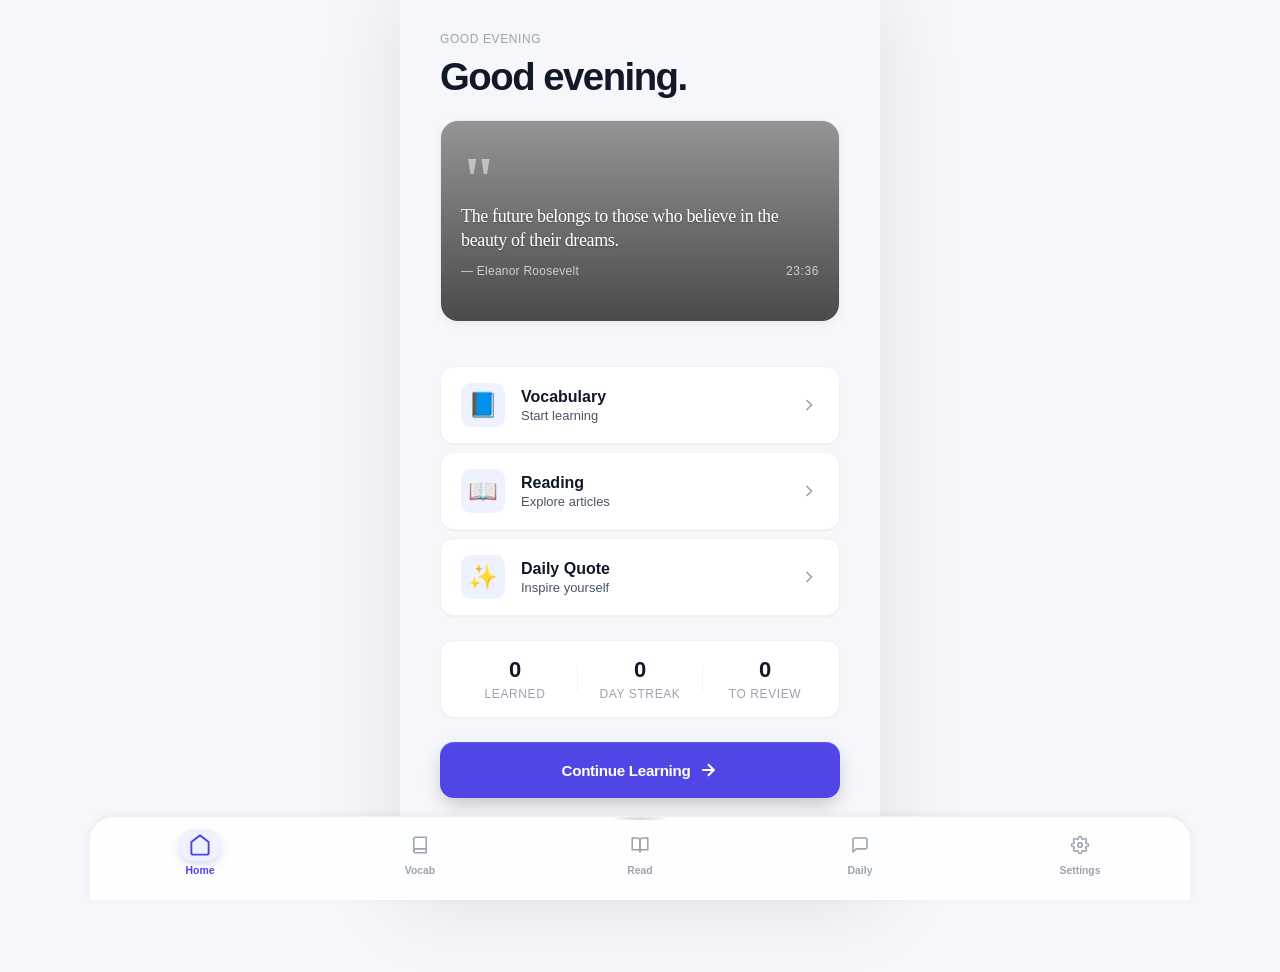
==== commit cb021c26: "Add files via upload" ====
--- a/index.html
+++ b/index.html
@@ -69,7 +69,7 @@
     }
     </style>
 
-    <link rel="stylesheet" href="./css/index.css?v=21">
+    <link rel="stylesheet" href="./css/index.css?v=22">
     <link rel="preload" href="./data/words.json" as="fetch" crossorigin>
 </head>
 <body>
@@ -112,7 +112,7 @@
 
             <!-- Quick Actions: 学习入口 -->
             <section class="quick-actions" aria-label="Quick actions">
-                <a href="vocab.html" class="action-tile" aria-label="Vocabulary">
+                <a href="vocab.html" class="action-tile" aria-label="Vocabulary" onclick="event.preventDefault(); switchTab('vocab', document.querySelectorAll('.tab-item')[1]);">
                     <div class="action-tile-icon" aria-hidden="true">📘</div>
                     <div class="action-tile-info">
                         <div class="action-tile-title">Vocabulary</div>
@@ -121,7 +121,7 @@
                     <svg class="action-tile-arrow" width="20" height="20" viewBox="0 0 24 24" fill="none" stroke="currentColor" stroke-width="2" aria-hidden="true"><path d="M9 18l6-6-6-6"/></svg>
                 </a>
 
-                <a href="reading.html" class="action-tile" aria-label="Reading">
+                <a href="reading.html" class="action-tile" aria-label="Reading" onclick="event.preventDefault(); switchTab('reading', document.querySelectorAll('.tab-item')[2]);">
                     <div class="action-tile-icon" aria-hidden="true">📖</div>
                     <div class="action-tile-info">
                         <div class="action-tile-title">Reading</div>
@@ -130,7 +130,7 @@
                     <svg class="action-tile-arrow" width="20" height="20" viewBox="0 0 24 24" fill="none" stroke="currentColor" stroke-width="2" aria-hidden="true"><path d="M9 18l6-6-6-6"/></svg>
                 </a>
 
-                <a href="quote.html" class="action-tile" aria-label="Quote">
+                <a href="quote.html" class="action-tile" aria-label="Quote" onclick="event.preventDefault(); switchTab('quote', document.querySelectorAll('.tab-item')[3]);">
                     <div class="action-tile-icon" aria-hidden="true">✨</div>
                     <div class="action-tile-info">
                         <div class="action-tile-title">Daily Quote</div>
@@ -367,22 +367,22 @@
     </nav>
 
     <!-- 关键脚本: 优先加载 - 音频必须最早 -->
-    <script src="./js/audio.js?v=21"></script>
-    <script src="./js/env.js?v=21"></script>
-    <script src="./js/app.js?v=21"></script>
+    <script src="./js/audio.js?v=22"></script>
+    <script src="./js/env.js?v=22"></script>
+    <script src="./js/app.js?v=22"></script>
     <!-- 异步加载: 数据模型与功能模块 (defer 避免阻塞渲染) -->
-    <script defer src="./js/migrate.js?v=21"></script>
-    <script defer src="./js/srs.js?v=21"></script>
-    <script defer src="./js/toast.js?v=21"></script>
-    <script defer src="./js/achievements.js?v=21"></script>
-    <script defer src="./js/heatmap.js?v=21"></script>
-    <script defer src="./js/dictionary.js?v=21"></script>
-    <script defer src="./js/listening.js?v=21"></script>
-    <script defer src="./js/spelling.js?v=21"></script>
-    <script defer src="./js/difficulty.js?v=21"></script>
-    <script defer src="./js/reading-extras.js?v=21"></script>
-    <script defer src="./js/vocab-test.js?v=21"></script>
-    <script defer src="./js/goals.js?v=21"></script>
-    <script defer src="./js/index.js?v=21"></script>
+    <script defer src="./js/migrate.js?v=22"></script>
+    <script defer src="./js/srs.js?v=22"></script>
+    <script defer src="./js/toast.js?v=22"></script>
+    <script defer src="./js/achievements.js?v=22"></script>
+    <script defer src="./js/heatmap.js?v=22"></script>
+    <script defer src="./js/dictionary.js?v=22"></script>
+    <script defer src="./js/listening.js?v=22"></script>
+    <script defer src="./js/spelling.js?v=22"></script>
+    <script defer src="./js/difficulty.js?v=22"></script>
+    <script defer src="./js/reading-extras.js?v=22"></script>
+    <script defer src="./js/vocab-test.js?v=22"></script>
+    <script defer src="./js/goals.js?v=22"></script>
+    <script defer src="./js/index.js?v=22"></script>
 </body>
 </html>
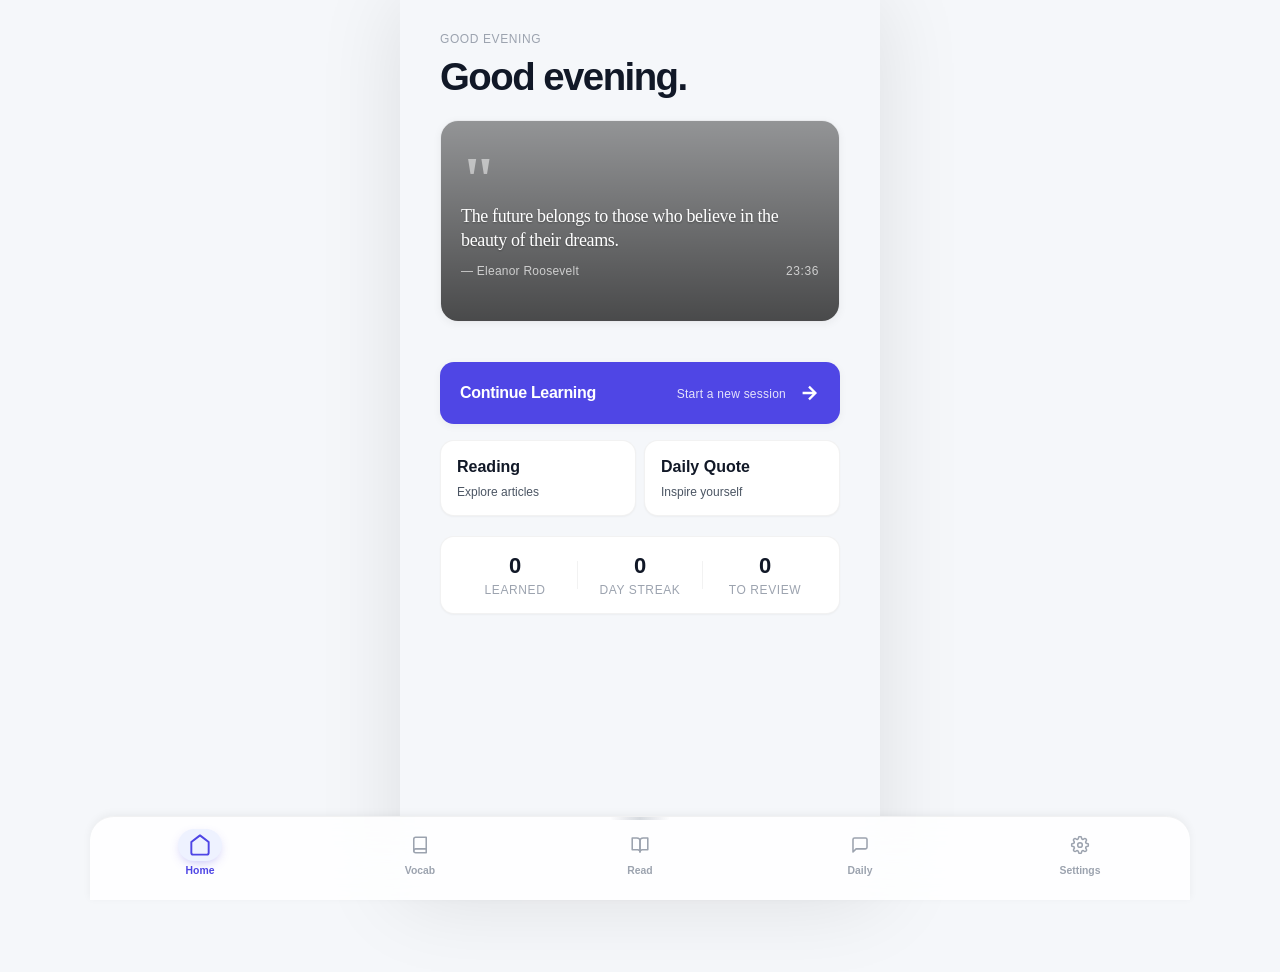
==== commit 4035f17b: "Add files via upload" ====
--- a/index.html
+++ b/index.html
@@ -69,7 +69,7 @@
     }
     </style>
 
-    <link rel="stylesheet" href="./css/index.css?v=22">
+    <link rel="stylesheet" href="./css/index.css?v=23">
     <link rel="preload" href="./data/words.json" as="fetch" crossorigin>
 </head>
 <body>
@@ -110,34 +110,25 @@
                 </article>
             </section>
 
-            <!-- Quick Actions: 学习入口 -->
-            <section class="quick-actions" aria-label="Quick actions">
-                <a href="vocab.html" class="action-tile" aria-label="Vocabulary" onclick="event.preventDefault(); switchTab('vocab', document.querySelectorAll('.tab-item')[1]);">
-                    <div class="action-tile-icon" aria-hidden="true">📘</div>
-                    <div class="action-tile-info">
-                        <div class="action-tile-title">Vocabulary</div>
-                        <div class="action-tile-sub" id="vocabSub">Start learning</div>
-                    </div>
-                    <svg class="action-tile-arrow" width="20" height="20" viewBox="0 0 24 24" fill="none" stroke="currentColor" stroke-width="2" aria-hidden="true"><path d="M9 18l6-6-6-6"/></svg>
-                </a>
-
-                <a href="reading.html" class="action-tile" aria-label="Reading" onclick="event.preventDefault(); switchTab('reading', document.querySelectorAll('.tab-item')[2]);">
-                    <div class="action-tile-icon" aria-hidden="true">📖</div>
-                    <div class="action-tile-info">
-                        <div class="action-tile-title">Reading</div>
-                        <div class="action-tile-sub" id="readingSub">Explore articles</div>
-                    </div>
-                    <svg class="action-tile-arrow" width="20" height="20" viewBox="0 0 24 24" fill="none" stroke="currentColor" stroke-width="2" aria-hidden="true"><path d="M9 18l6-6-6-6"/></svg>
-                </a>
-
-                <a href="quote.html" class="action-tile" aria-label="Quote" onclick="event.preventDefault(); switchTab('quote', document.querySelectorAll('.tab-item')[3]);">
-                    <div class="action-tile-icon" aria-hidden="true">✨</div>
-                    <div class="action-tile-info">
-                        <div class="action-tile-title">Daily Quote</div>
-                        <div class="action-tile-sub" id="quoteSub">Inspire yourself</div>
-                    </div>
-                    <svg class="action-tile-arrow" width="20" height="20" viewBox="0 0 24 24" fill="none" stroke="currentColor" stroke-width="2" aria-hidden="true"><path d="M9 18l6-6-6-6"/></svg>
-                </a>
+            <!-- Quick Start - One Tap to Learn (降低操作复杂度) -->
+            <section class="quick-start" aria-label="Quick start">
+                <button class="cta-primary" onclick="switchTab('vocab', document.querySelectorAll('.tab-item')[1])">
+                    <span class="cta-primary-label">Continue Learning</span>
+                    <span class="cta-primary-meta" id="ctaMeta">0 words to review</span>
+                    <svg class="cta-primary-arrow" width="22" height="22" viewBox="0 0 24 24" fill="none" stroke="currentColor" stroke-width="2.5" aria-hidden="true"><path d="M5 12h14M12 5l7 7-7 7"/></svg>
+                </button>
+            </section>
+
+            <!-- 最近学习 - 三个简单入口(替代原 3 个 Action Tile) -->
+            <section class="home-secondary" aria-label="Continue">
+                <button class="secondary-tile" data-tab="reading" onclick="switchTab('reading', document.querySelectorAll('.tab-item')[2])">
+                    <div class="secondary-tile-label">Reading</div>
+                    <div class="secondary-tile-sub" id="readingSub">Explore articles</div>
+                </button>
+                <button class="secondary-tile" data-tab="quote" onclick="switchTab('quote', document.querySelectorAll('.tab-item')[3])">
+                    <div class="secondary-tile-label">Daily Quote</div>
+                    <div class="secondary-tile-sub" id="quoteSub">Inspire yourself</div>
+                </button>
             </section>
 
             <!-- 轻量统计 - 仅 3 个数字 -->
@@ -157,11 +148,6 @@
                     <div class="stat-mini-label">To review</div>
                 </div>
             </section>
-
-            <button class="cta-btn" onclick="switchTab('vocab', this)">
-                Continue Learning
-                <svg width="20" height="20" viewBox="0 0 24 24" fill="none" stroke="currentColor" stroke-width="2.5" aria-hidden="true"><path d="M5 12h14M12 5l7 7-7 7"/></svg>
-            </button>
         </main>
 
         <!-- VOCAB -->
@@ -191,17 +177,12 @@
             </div>
         </div>
 
-        <!-- READING -->
+        <!-- READING — Content First -->
         <div class="page" id="page-reading">
             <div id="reading-list-view">
                 <div class="reading-header">
-                    <h2>Reading Lab</h2>
-                    <p>Read in context. CET-6 words are highlighted.</p>
-                    <div class="reading-stats">
-                        <div class="reading-stat"><div class="num" id="readingTotal">0</div><div class="label">Articles</div></div>
-                        <div class="reading-stat"><div class="num" id="readingWords">0</div><div class="label">CET-6 Words</div></div>
-                        <div class="reading-stat"><div class="num" id="readingCoverage">0%</div><div class="label">Coverage</div></div>
-                    </div>
+                    <h2 class="reading-title">Reading</h2>
+                    <p class="reading-subtitle">Read in context. CET-6 words highlighted.</p>
                 </div>
                 <div class="article-list" id="articleList"></div>
             </div>
@@ -212,17 +193,22 @@
                 <div id="detailDifficulty"></div>
                 <div class="word-legend"><span class="cet6-word">word</span> = CET-6 vocabulary, tap to see meaning</div>
                 <div class="detail-body" id="detailBody"></div>
-                <button class="quiz-launch-btn" id="detailQuizBtn">📝 Take Comprehension Quiz</button>
-            </div>
-        </div>
-
-        <!-- QUOTE -->
+                <button class="quiz-launch-btn" id="detailQuizBtn">Take Comprehension Quiz</button>
+            </div>
+        </div>
+
+        <!-- QUOTE — Atmosphere + Motivation -->
         <div class="page" id="page-quote">
             <div class="quote-page-inner">
-                <div class="quote-card" id="quoteCard" onclick="openQuoteModal()">
+                <div class="quote-meta-top">
+                    <div class="quote-date" id="quoteDate">—</div>
+                    <div class="quote-status" id="quoteStatus">Today's Reflection</div>
+                </div>
+
+                <div class="quote-card" id="quoteCard">
                     <div class="quote-bg" id="qBg"></div>
                     <div class="quote-overlay"></div>
-                    <div class="magazine-label">Daily Inspiration</div>
+                    <div class="quote-mark-lg" aria-hidden="true">"</div>
                     <div class="quote-card-body">
                         <div class="quote-en" id="qEn"></div>
                         <div class="quote-divider"></div>
@@ -230,10 +216,24 @@
                         <div class="quote-source" id="qSrc"></div>
                     </div>
                 </div>
+
                 <div class="quote-actions">
-                    <button class="action-btn btn-collect" id="collectBtn" onclick="toggleCollect()"><span>Save</span></button>
-                    <button class="action-btn btn-speak-quote" onclick="speakQuote()"><svg width="18" height="18" viewBox="0 0 24 24" fill="currentColor"><path d="M3 9v6h4l5 5V4L7 9H3z"/></svg></button>
-                    <button class="action-btn btn-refresh" onclick="loadRandomQuote()"><span>Next</span></button>
+                    <button class="action-btn btn-collect" id="collectBtn" onclick="toggleCollect()" aria-label="Save quote">
+                        <svg width="18" height="18" viewBox="0 0 24 24" fill="none" stroke="currentColor" stroke-width="2"><path d="M19 21l-7-5-7 5V5a2 2 0 0 1 2-2h10a2 2 0 0 1 2 2z"/></svg>
+                        <span>Save</span>
+                    </button>
+                    <button class="action-btn btn-share" onclick="shareQuote()" aria-label="Share quote">
+                        <svg width="18" height="18" viewBox="0 0 24 24" fill="none" stroke="currentColor" stroke-width="2"><circle cx="18" cy="5" r="3"/><circle cx="6" cy="12" r="3"/><circle cx="18" cy="19" r="3"/><line x1="8.59" y1="13.51" x2="15.42" y2="17.49"/><line x1="15.41" y1="6.51" x2="8.59" y2="10.49"/></svg>
+                        <span>Share</span>
+                    </button>
+                    <button class="action-btn btn-copy" onclick="copyQuote()" aria-label="Copy quote">
+                        <svg width="18" height="18" viewBox="0 0 24 24" fill="none" stroke="currentColor" stroke-width="2"><rect x="9" y="9" width="13" height="13" rx="2" ry="2"/><path d="M5 15H4a2 2 0 0 1-2-2V4a2 2 0 0 1 2-2h9a2 2 0 0 1 2 2v1"/></svg>
+                        <span>Copy</span>
+                    </button>
+                    <button class="action-btn btn-refresh" onclick="loadRandomQuote()" aria-label="Next quote">
+                        <svg width="18" height="18" viewBox="0 0 24 24" fill="none" stroke="currentColor" stroke-width="2"><path d="M23 4v6h-6"/><path d="M1 20v-6h6"/><path d="M3.51 9a9 9 0 0 1 14.85-3.36L23 10M1 14l4.64 4.36A9 9 0 0 0 20.49 15"/></svg>
+                        <span>Next</span>
+                    </button>
                 </div>
             </div>
         </div>
@@ -334,7 +334,7 @@
     <div class="quote-modal" id="achievementModal" onclick="if(event.target===event.currentTarget) document.getElementById('achievementModal').classList.remove('active')">
         <div class="quote-modal-content" onclick="event.stopPropagation()" style="max-height:80vh;display:flex;flex-direction:column">
             <div class="modal-body" style="margin-top:0;padding:24px 24px 0;flex:1;overflow:hidden;display:flex;flex-direction:column">
-                <h2 style="font-size:1.4rem;font-weight:800;margin-bottom:8px">🏆 Achievements</h2>
+                <h2 style="font-size:1.4rem;font-weight:800;margin-bottom:8px">Achievements</h2>
                 <p style="font-size:0.85rem;color:var(--text-2);margin-bottom:20px">Unlock badges as you learn</p>
                 <div id="achievementWall" style="flex:1;overflow-y:auto;padding-bottom:24px;display:grid;grid-template-columns:repeat(3,1fr);gap:12px"></div>
             </div>
@@ -367,22 +367,22 @@
     </nav>
 
     <!-- 关键脚本: 优先加载 - 音频必须最早 -->
-    <script src="./js/audio.js?v=22"></script>
-    <script src="./js/env.js?v=22"></script>
-    <script src="./js/app.js?v=22"></script>
+    <script src="./js/audio.js?v=23"></script>
+    <script src="./js/env.js?v=23"></script>
+    <script src="./js/app.js?v=23"></script>
     <!-- 异步加载: 数据模型与功能模块 (defer 避免阻塞渲染) -->
-    <script defer src="./js/migrate.js?v=22"></script>
-    <script defer src="./js/srs.js?v=22"></script>
-    <script defer src="./js/toast.js?v=22"></script>
-    <script defer src="./js/achievements.js?v=22"></script>
-    <script defer src="./js/heatmap.js?v=22"></script>
-    <script defer src="./js/dictionary.js?v=22"></script>
-    <script defer src="./js/listening.js?v=22"></script>
-    <script defer src="./js/spelling.js?v=22"></script>
-    <script defer src="./js/difficulty.js?v=22"></script>
-    <script defer src="./js/reading-extras.js?v=22"></script>
-    <script defer src="./js/vocab-test.js?v=22"></script>
-    <script defer src="./js/goals.js?v=22"></script>
-    <script defer src="./js/index.js?v=22"></script>
+    <script defer src="./js/migrate.js?v=23"></script>
+    <script defer src="./js/srs.js?v=23"></script>
+    <script defer src="./js/toast.js?v=23"></script>
+    <script defer src="./js/achievements.js?v=23"></script>
+    <script defer src="./js/heatmap.js?v=23"></script>
+    <script defer src="./js/dictionary.js?v=23"></script>
+    <script defer src="./js/listening.js?v=23"></script>
+    <script defer src="./js/spelling.js?v=23"></script>
+    <script defer src="./js/difficulty.js?v=23"></script>
+    <script defer src="./js/reading-extras.js?v=23"></script>
+    <script defer src="./js/vocab-test.js?v=23"></script>
+    <script defer src="./js/goals.js?v=23"></script>
+    <script defer src="./js/index.js?v=23"></script>
 </body>
 </html>
--- a/css/index.css
+++ b/css/index.css
@@ -576,80 +576,120 @@
 }
 
 /* ============================================
-   QUICK ACTIONS — 学习入口
+   QUICK START — 一键开始 (主 CTA)
    ============================================ */
-.quick-actions {
+.quick-start {
+    margin: var(--space-5) 0 var(--space-4);
+}
+
+.cta-primary {
+    width: 100%;
+    display: flex;
+    align-items: center;
+    gap: var(--space-3);
+    padding: var(--space-5) var(--space-5);
+    background: var(--accent);
+    color: var(--text-on-accent);
+    border: none;
+    border-radius: var(--radius);
+    box-shadow: var(--shadow);
+    cursor: pointer;
+    text-align: left;
+    transition:
+        transform var(--transition-fast),
+        box-shadow var(--transition-fast),
+        background var(--transition-fast);
+    -webkit-tap-highlight-color: transparent;
+}
+
+.cta-primary:hover {
+    box-shadow: var(--shadow-md);
+}
+
+.cta-primary:active {
+    transform: scale(0.98);
+    box-shadow: var(--shadow-sm);
+}
+
+.cta-primary-label {
+    flex: 1;
+    font-size: var(--text-md);
+    font-weight: var(--weight-bold);
+    letter-spacing: var(--tracking-tight);
+    line-height: var(--leading-tight);
+    color: inherit;
+}
+
+.cta-primary-meta {
+    display: block;
+    font-size: var(--text-xs);
+    font-weight: var(--weight-regular);
+    opacity: 0.85;
+    margin-top: 2px;
+    letter-spacing: var(--tracking-wide);
+}
+
+.cta-primary-arrow {
+    flex-shrink: 0;
+    transition: transform var(--transition-fast);
+}
+
+.cta-primary:hover .cta-primary-arrow {
+    transform: translateX(3px);
+}
+
+/* ============================================
+   HOME SECONDARY — 轻量二级入口 (最近学习)
+   ============================================ */
+.home-secondary {
+    display: grid;
+    grid-template-columns: 1fr 1fr;
+    gap: var(--space-2);
+    margin: 0 0 var(--space-5);
+}
+
+.secondary-tile {
     display: flex;
     flex-direction: column;
-    gap: var(--space-2);
-    margin: var(--space-6) 0;
-}
-
-.action-tile {
-    display: flex;
-    align-items: center;
-    gap: var(--space-4);
-    padding: var(--space-4) var(--space-5);
+    align-items: flex-start;
+    justify-content: space-between;
+    padding: var(--space-4) var(--space-4);
+    min-height: 76px;
     background: var(--surface);
+    color: var(--text-1);
     border: 1px solid var(--border-color);
     border-radius: var(--radius);
-    text-decoration: none;
-    color: var(--text-1);
+    text-align: left;
     cursor: pointer;
-    /* 单一柔和阴影 */
     box-shadow: var(--shadow-sm);
     transition:
         transform var(--transition-fast),
         background var(--transition-fast),
-        border-color var(--transition-fast),
-        box-shadow var(--transition-fast);
-}
-
-.action-tile:hover {
+        border-color var(--transition-fast);
+    -webkit-tap-highlight-color: transparent;
+}
+
+.secondary-tile:hover {
     background: var(--surface-hover);
     border-color: var(--border-color-strong);
-    transform: translateX(2px);
-}
-
-.action-tile:active {
-    transform: scale(0.99);
-}
-
-.action-tile-icon {
-    font-size: 1.5rem;
-    width: 44px;
-    height: 44px;
-    border-radius: var(--radius-sm);
-    display: flex;
-    align-items: center;
-    justify-content: center;
-    /* 极简图标底色(单层透明叠加) */
-    background: var(--accent-light);
-    flex-shrink: 0;
-}
-
-.action-tile-info {
-    flex: 1;
-    min-width: 0;
-}
-
-.action-tile-title {
+}
+
+.secondary-tile:active {
+    transform: scale(0.98);
+}
+
+.secondary-tile-label {
     font-size: var(--text-md);
     font-weight: var(--weight-semibold);
     color: var(--text-1);
     line-height: var(--leading-tight);
 }
 
-.action-tile-sub {
-    font-size: var(--text-sm);
+.secondary-tile-sub {
+    font-size: var(--text-xs);
     color: var(--text-2);
     font-weight: var(--weight-regular);
     margin-top: 2px;
-}
-
-.action-tile-arrow {
-    color: var(--text-3);
-    flex-shrink: 0;
 }
 
 /* ============================================
@@ -1669,77 +1709,222 @@
 .bar-fill { height: 100%; background: var(--accent); border-radius: 3px; transition: width 0.3s; }
 .bar-num { font-size: 0.7rem; font-weight: 700; color: var(--text-1); width: 32px; text-align: right; }
 
-/* QUOTE MODULE */
-.quote-page-inner { display: flex; flex-direction: column; align-items: center; justify-content: center; min-height: calc(100vh - 100px); padding-top: 40px; }
-.quote-card { width: 100%; max-width: 400px; border-radius: var(--radius); position: relative; overflow: hidden; box-shadow: var(--shadow); display: flex; flex-direction: column; transition: transform 0.35s cubic-bezier(0.16, 1, 0.3, 1), opacity 0.35s ease; }
-.quote-card.quote-exit { transform: translateX(-30px) scale(0.96); opacity: 0; }
-.quote-card.quote-enter { animation: quoteSlideIn 0.45s cubic-bezier(0.16, 1, 0.3, 1) forwards; }
-@keyframes quoteSlideIn { from { transform: translateX(40px) scale(0.96); opacity: 0; } to { transform: translateX(0) scale(1); opacity: 1; } }
-.quote-bg { position: absolute; inset: 0; z-index: 0; background-size: cover; background-position: center; transition: transform 8s ease-out; }
-.quote-card:hover .quote-bg { transform: scale(1.05); }
-.quote-overlay { position: absolute; inset: 0; z-index: 1; pointer-events: none; background: linear-gradient(to top, rgba(0,0,0,0.92) 0%, rgba(0,0,0,0.65) 40%, rgba(0,0,0,0.2) 65%, rgba(0,0,0,0.1) 100%); }
-.magazine-label { position: absolute; top: 24px; left: 24px; z-index: 3; font-size: 0.6rem; letter-spacing: 3px; text-transform: uppercase; color: rgba(255,255,255,0.6); font-weight: 600; background: rgba(255,255,255,0.1); backdrop-filter: blur(8px); padding: 6px 14px; border-radius: 20px; }
-.quote-card-body { position: relative; z-index: 2; color: white; padding: 120px 28px 32px; min-height: 320px; display: flex; flex-direction: column; justify-content: flex-end; }
-.quote-en { font-family: var(--font-en); font-weight: 600; line-height: 1.5; font-size: 1.5rem; text-shadow: 0 2px 16px rgba(0,0,0,0.4); margin-bottom: 16px; }
-.quote-divider { width: 32px; height: 2px; background: var(--accent); margin-bottom: 14px; border-radius: 1px; }
-.quote-cn { font-size: 0.92rem; opacity: 0.85; line-height: 1.7; margin-bottom: 14px; }
-.quote-source { font-size: 0.8rem; opacity: 0.6; font-style: italic; }
-.quote-actions { margin-top: 24px; display: flex; gap: 12px; width: 100%; max-width: 400px; }
-.action-btn { flex: 1; padding: 16px; border-radius: 16px; border: none; font-weight: 600; font-size: 0.85rem; cursor: pointer; display: flex; align-items: center; justify-content: center; gap: 6px; transition: all 0.2s ease; }
-.action-btn:active { transform: scale(0.96); }
-.btn-collect { background: var(--surface); color: var(--text-1); box-shadow: var(--shadow); }
-.btn-collect.collected { background: var(--accent-light); color: var(--accent); }
-.btn-refresh { background: var(--surface); color: var(--text-1); box-shadow: var(--shadow); }
-.btn-speak-quote { background: var(--surface); color: var(--text-1); box-shadow: var(--shadow); width: 52px; flex: none; padding: 16px 0; }
-
-/* READING MODULE */
-.reading-header { padding: 56px 0 20px; }
-.reading-header h2 { font-size: 1.6rem; font-weight: 800; letter-spacing: -0.5px; }
-.reading-header p { font-size: 0.85rem; color: var(--text-2); margin-top: 6px; }
-.reading-stats { display: grid; grid-template-columns: repeat(3, 1fr); gap: 10px; margin-top: 16px; }
-.reading-stat {
-    background: var(--surface);
-    border-radius: 16px;
-    padding: 14px 8px;
-    box-shadow: var(--shadow);
+/* QUOTE MODULE — Atmosphere + Motivation */
+.quote-page-inner {
+    display: flex;
+    flex-direction: column;
+    align-items: stretch;
+    justify-content: center;
+    min-height: calc(100vh - 100px);
+    padding: var(--space-6) 0 var(--space-4);
+    gap: var(--space-4);
+}
+
+/* 顶部日期 + 状态文案 */
+.quote-meta-top {
     text-align: center;
-    transition: transform 0.25s var(--ease-emphasized), box-shadow 0.25s ease;
+    margin-bottom: var(--space-2);
+}
+.quote-date {
+    font-size: var(--text-xs);
+    letter-spacing: var(--tracking-widest);
+    color: var(--text-3);
+    text-transform: uppercase;
+    font-weight: var(--weight-semibold);
+    margin-bottom: 4px;
+}
+.quote-status {
+    font-size: var(--text-sm);
+    color: var(--text-2);
+    font-weight: var(--weight-medium);
+    letter-spacing: var(--tracking-normal);
+}
+
+.quote-card {
+    width: 100%;
+    max-width: 420px;
+    margin: 0 auto;
+    aspect-ratio: 3 / 4;
+    max-height: 60vh;
+    border-radius: var(--radius-lg);
     position: relative;
     overflow: hidden;
-}
-.reading-stat::before {
-    content: '';
+    box-shadow: var(--shadow-lg);
+    display: flex;
+    flex-direction: column;
+    transition:
+        transform 0.4s cubic-bezier(0.16, 1, 0.3, 1),
+        opacity 0.4s ease;
+    -webkit-tap-highlight-color: transparent;
+}
+.quote-card.quote-exit {
+    transform: translateX(-30px) scale(0.96);
+    opacity: 0;
+}
+.quote-card.quote-enter {
+    animation: quoteSlideIn 0.5s cubic-bezier(0.16, 1, 0.3, 1) forwards;
+}
+@keyframes quoteSlideIn {
+    from { transform: translateX(40px) scale(0.96); opacity: 0; }
+    to   { transform: translateX(0)    scale(1);    opacity: 1; }
+}
+
+.quote-bg {
+    position: absolute; inset: 0; z-index: 0;
+    background-size: cover;
+    background-position: center;
+    /* 缓慢 Ken Burns 动效 */
+    transition: transform 12s ease-out;
+}
+.quote-card:hover .quote-bg { transform: scale(1.06); }
+
+.quote-overlay {
+    position: absolute; inset: 0; z-index: 1;
+    pointer-events: none;
+    /* 单一柔和蒙版,无脏渐变 */
+    background: linear-gradient(
+        to top,
+        rgba(0, 0, 0, 0.85) 0%,
+        rgba(0, 0, 0, 0.55) 40%,
+        rgba(0, 0, 0, 0.15) 70%,
+        rgba(0, 0, 0, 0.05) 100%
+    );
+}
+
+/* 大引号装饰 (仪式感) */
+.quote-mark-lg {
     position: absolute;
-    top: 0;
-    left: 0;
-    right: 0;
-    height: 3px;
-    background: linear-gradient(90deg, var(--accent) 0%, color-mix(in srgb, var(--accent) 60%, #EC4899) 100%);
-}
-.reading-stat:hover {
-    transform: translateY(-2px);
-    box-shadow: var(--shadow-md);
-}
-.reading-stat .num {
-    font-size: 1.5rem;
-    font-weight: 800;
+    top: 20px;
+    left: 24px;
+    z-index: 3;
+    font-family: var(--font-serif);
+    font-size: 5rem;
+    line-height: 1;
+    color: rgba(255, 255, 255, 0.4);
+    font-weight: var(--weight-bold);
+    pointer-events: none;
+    user-select: none;
+}
+
+.quote-card-body {
+    position: relative; z-index: 2;
+    color: white;
+    padding: var(--space-7) var(--space-6) var(--space-6);
+    flex: 1;
+    display: flex;
+    flex-direction: column;
+    justify-content: flex-end;
+    gap: var(--space-3);
+}
+
+.quote-en {
+    font-family: var(--font-serif);
+    font-weight: var(--weight-semibold);
+    line-height: 1.4;
+    font-size: 1.375rem;
+    letter-spacing: -0.01em;
+    text-shadow: 0 2px 16px rgba(0, 0, 0, 0.4);
+}
+
+.quote-divider {
+    width: 32px;
+    height: 2px;
+    background: rgba(255, 255, 255, 0.7);
+    margin: var(--space-2) 0;
+    border-radius: 1px;
+}
+
+.quote-cn {
+    font-size: 0.95rem;
+    opacity: 0.85;
+    line-height: 1.7;
+    letter-spacing: 0.01em;
+}
+
+.quote-source {
+    font-size: 0.8125rem;
+    opacity: 0.7;
+    font-style: italic;
+    letter-spacing: 0.01em;
+    margin-top: var(--space-2);
+}
+
+/* 4 按钮操作区 (Save / Share / Copy / Next) */
+.quote-actions {
+    display: grid;
+    grid-template-columns: repeat(4, 1fr);
+    gap: var(--space-2);
+    width: 100%;
+    max-width: 420px;
+    margin: 0 auto;
+}
+.action-btn {
+    padding: var(--space-3) var(--space-2);
+    border-radius: var(--radius);
+    border: 1px solid var(--border-color);
+    background: var(--surface);
+    color: var(--text-1);
+    font-weight: var(--weight-semibold);
+    font-size: 0.75rem;
+    cursor: pointer;
+    display: flex;
+    flex-direction: column;
+    align-items: center;
+    justify-content: center;
+    gap: 4px;
+    min-height: 60px;
+    box-shadow: var(--shadow-sm);
+    transition:
+        transform var(--transition-fast),
+        background var(--transition-fast),
+        border-color var(--transition-fast),
+        color var(--transition-fast);
+    -webkit-tap-highlight-color: transparent;
+}
+.action-btn svg { width: 18px; height: 18px; }
+.action-btn:hover {
+    background: var(--surface-hover);
+    border-color: var(--border-color-strong);
+}
+.action-btn:active { transform: scale(0.96); }
+
+.btn-collect { color: var(--text-1); }
+.btn-collect.collected {
+    background: var(--accent-light);
     color: var(--accent);
-    line-height: 1;
-    transition: transform 0.4s var(--ease-overshoot);
-}
-.reading-stat .label { font-size: 0.68rem; color: var(--text-3); margin-top: 4px; font-weight: 500; }
+    border-color: transparent;
+}
+.btn-share, .btn-copy, .btn-refresh { color: var(--text-2); }
+.btn-share:hover, .btn-copy:hover, .btn-refresh:hover { color: var(--accent); }
+
+/* READING MODULE */
+.reading-header { padding: var(--space-5) 0 var(--space-4); }
+.reading-title {
+    font-size: var(--text-2xl);
+    font-weight: var(--weight-bold);
+    letter-spacing: var(--tracking-tighter);
+    color: var(--text-1);
+    line-height: var(--leading-tight);
+}
+.reading-subtitle {
+    font-size: var(--text-sm);
+    color: var(--text-2);
+    margin-top: 4px;
+    line-height: var(--leading-relaxed);
+}
 .article-list {
-    margin-top: 24px;
+    margin-top: var(--space-4);
     display: grid;
     grid-template-columns: 1fr;
-    gap: 16px;
+    gap: var(--space-3);
 }
 
 /* Article Card — 封面图 + 摘要 + 标签 + 浮起 */
+/* Article Card — 干净简洁,无 emoji (Content First) */
 .article-card {
     background: var(--surface);
     border-radius: var(--radius-md);
-    /* 边框 + 双层阴影 */
+    /* 单一柔和阴影 + 极细边框 */
     box-shadow: var(--shadow);
     border: 1px solid var(--border-color);
     cursor: pointer;
@@ -1753,142 +1938,178 @@
     flex-direction: column;
 }
 .article-card:hover {
-    transform: translateY(-4px);
-    box-shadow: var(--shadow-lg);
-}
-.article-card:active { transform: scale(0.98); }
-
-/* 封面图 */
-/* Article Cover — 纯色 + 极简图标(无脏渐变) */
-.article-cover {
-    position: relative;
-    width: 100%;
-    aspect-ratio: 16/8;
-    /* 单一柔和底色,无渐变 */
-    background: var(--surface-2);
-    overflow: hidden;
+    transform: translateY(-2px);
+    box-shadow: var(--shadow-md);
+    border-color: var(--border-color-strong);
+}
+.article-card:active { transform: scale(0.99); }
+
+/* 文章卡片内容 (无封面图,直接展示信息) */
+.article-body {
+    padding: var(--space-5) var(--space-5) var(--space-4);
+    display: flex;
+    flex-direction: column;
+    gap: var(--space-3);
+}
+
+.article-card-header {
+    display: flex;
+    align-items: flex-start;
+    gap: var(--space-3);
+}
+
+/* 标题首字母缩写 (替代 emoji 图标) */
+.article-mark {
+    width: 40px;
+    height: 40px;
+    flex-shrink: 0;
+    border-radius: var(--radius-sm);
+    background: var(--accent-light);
+    color: var(--accent);
     display: flex;
     align-items: center;
     justify-content: center;
-    /* 极细底边 - 与下方内容区分 */
-    border-bottom: 1px solid var(--border-color);
-}
-
-.article-cover-icon {
-    font-size: 2rem;
-    color: var(--text-3);
-    /* 干净图标,无 drop-shadow */
-}
-
-/* 文章卡片内层内容 */
-.article-body {
-    padding: 18px 20px 16px;
-    display: flex;
-    flex-direction: column;
-    gap: 10px;
-}
-
-.article-card-header {
-    display: flex;
-    justify-content: space-between;
-    align-items: flex-start;
-    gap: 12px;
-}
+    font-size: 0.85rem;
+    font-weight: var(--weight-bold);
+    letter-spacing: 0;
+    line-height: 1;
+    /* 干净,无阴影 */
+    transition: background var(--transition-fast);
+}
+.article-card:hover .article-mark {
+    background: var(--accent);
+    color: var(--text-on-accent);
+}
+
+.article-card-info {
+    flex: 1;
+    min-width: 0;
+}
+
 .article-card h3 {
-    font-size: 1.05rem;
-    font-weight: 700;
-    line-height: 1.4;
+    font-size: 1.0625rem;
+    font-weight: var(--weight-bold);
+    line-height: var(--leading-snug);
     color: var(--text-1);
-    flex: 1;
-}
-.article-bookmark {
-    background: transparent;
-    border: none;
-    font-size: 1.4rem;
-    cursor: pointer;
-    padding: 4px;
-    line-height: 1;
-    transition: transform 0.2s var(--ease-emphasized);
-    flex-shrink: 0;
-    min-width: 36px;
-    min-height: 36px;
-    display: flex;
-    align-items: center;
-    justify-content: center;
-}
-.article-bookmark:hover { transform: scale(1.15); }
-.article-bookmark:active { transform: scale(0.85); }
-.article-bookmark.bookmarked { animation: pop 0.3s var(--ease-overshoot); }
-
-/* 标签组 */
-.article-tags {
-    display: flex;
-    flex-wrap: wrap;
-    gap: 6px;
-}
-.article-tag {
-    display: inline-flex;
-    align-items: center;
-    gap: 4px;
-    padding: 3px 10px;
-    border-radius: 10px;
-    font-size: 0.7rem;
-    font-weight: 600;
-    background: var(--surface-2);
-    color: var(--text-2);
-}
-.article-tag.cet6 {
-    background: var(--accent-light);
-    color: var(--accent);
-}
-.article-tag.difficulty-easy { background: color-mix(in srgb, var(--success) 12%, transparent); color: var(--success); }
-.article-tag.difficulty-medium { background: color-mix(in srgb, var(--warning) 12%, transparent); color: var(--warning); }
-.article-tag.difficulty-hard { background: color-mix(in srgb, var(--error) 12%, transparent); color: var(--error); }
-
-.article-card .meta {
-    font-size: 0.72rem;
-    color: var(--text-3);
-    display: flex;
-    gap: 10px;
-    align-items: center;
-}
-.article-card .meta-dot {
-    width: 3px;
-    height: 3px;
-    background: var(--text-3);
-    border-radius: 50%;
-}
-
-.article-card .preview {
-    font-size: 0.85rem;
-    color: var(--text-2);
-    line-height: 1.6;
+    margin-bottom: 6px;
+    letter-spacing: var(--tracking-tight);
+    /* 防止长标题溢出 */
     display: -webkit-box;
     -webkit-line-clamp: 2;
     -webkit-box-orient: vertical;
     overflow: hidden;
 }
-.article-card .cet6-count {
+
+/* 标签组 - 干净平铺 */
+.article-tags {
+    display: flex;
+    flex-wrap: wrap;
+    gap: 6px;
+}
+.article-tag {
     display: inline-flex;
     align-items: center;
-    gap: 4px;
-    font-size: 0.72rem;
-    font-weight: 600;
+    padding: 3px 8px;
+    border-radius: 6px;
+    font-size: 0.6875rem;
+    font-weight: var(--weight-semibold);
+    letter-spacing: 0.01em;
+    background: var(--surface-2);
+    color: var(--text-2);
+    border: 1px solid transparent;
+}
+.article-tag.cet6 {
+    background: var(--accent-light);
     color: var(--accent);
-    background: var(--accent-light);
-    padding: 4px 10px;
+}
+.article-tag.difficulty-easy { color: var(--success); }
+.article-tag.difficulty-medium { color: var(--warning); }
+.article-tag.difficulty-hard { color: var(--error); }
+.article-tag.time { color: var(--text-2); }
+
+/* 摘要 - 突出 */
+.article-preview {
+    font-size: var(--text-sm);
+    color: var(--text-2);
+    line-height: var(--leading-relaxed);
+    display: -webkit-box;
+    -webkit-line-clamp: 2;
+    -webkit-box-orient: vertical;
+    overflow: hidden;
+    margin: 0;
+}
+
+/* 卡片底部 - 作者 + 进度 */
+.article-card-footer {
+    display: flex;
+    justify-content: space-between;
+    align-items: center;
+    padding-top: var(--space-3);
+    border-top: 1px solid var(--border-color);
+    gap: var(--space-3);
+}
+.article-author {
+    font-size: var(--text-xs);
+    color: var(--text-3);
+    font-weight: var(--weight-medium);
+    flex-shrink: 0;
+    max-width: 50%;
+    overflow: hidden;
+    text-overflow: ellipsis;
+    white-space: nowrap;
+}
+
+.article-progress {
+    flex: 1;
+    max-width: 140px;
+    height: 3px;
+    background: var(--surface-2);
+    border-radius: 2px;
+    overflow: hidden;
+}
+.article-progress-bar {
+    height: 100%;
+    background: var(--accent);
+    border-radius: 2px;
+    transition: width 0.4s var(--ease-out);
+}
+
+/* Bookmark 按钮 - SVG 替代 emoji */
+.article-bookmark {
+    background: transparent;
+    border: none;
+    cursor: pointer;
+    padding: 6px;
+    line-height: 1;
+    transition:
+        transform var(--transition-fast),
+        color var(--transition-fast);
+    flex-shrink: 0;
+    min-width: 32px;
+    min-height: 32px;
+    display: flex;
+    align-items: center;
+    justify-content: center;
+    color: var(--text-3);
     border-radius: 8px;
-}
-.article-card-footer {
-    display: flex;
-    justify-content: space-between;
-    font-size: 0.75rem;
-    color: var(--text-2);
-    padding: 12px 20px;
-    border-top: 1px solid var(--border);
+    margin-left: auto;
+    align-self: flex-start;
+}
+.article-bookmark:hover {
     background: var(--surface-2);
-}
-.article-words { opacity: 0.8; }
+    color: var(--accent);
+    transform: scale(1.05);
+}
+.article-bookmark:active {
+    transform: scale(0.92);
+}
+.article-bookmark.bookmarked {
+    color: var(--accent);
+    animation: pop 0.3s var(--ease-spring);
+}
+.article-bookmark.bookmarked:hover {
+    color: var(--accent);
+}
 
 .article-detail { display: none; }
 .article-detail.active { display: block; }
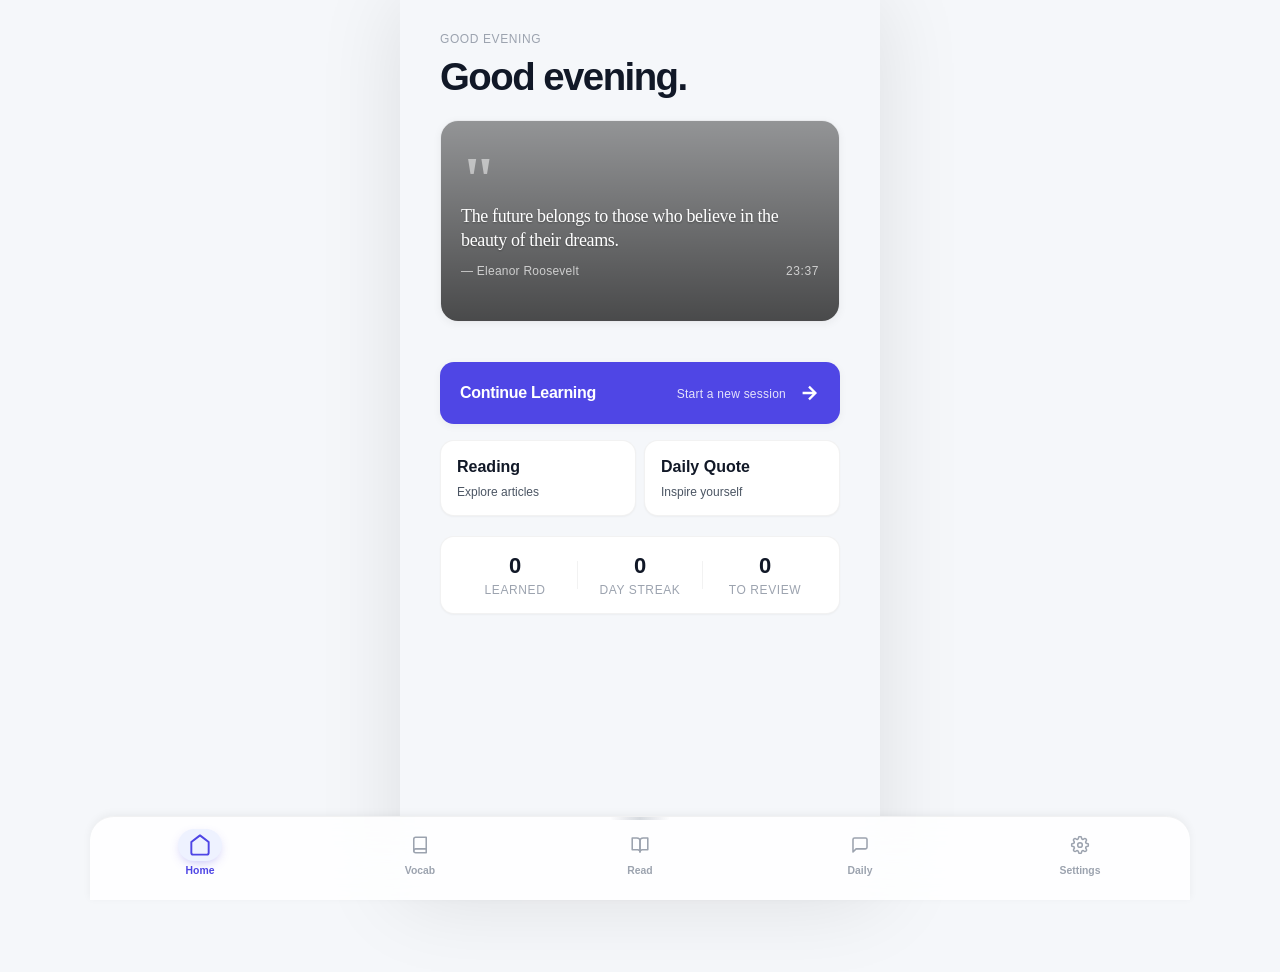
==== commit 61293f62: "Add files via upload" ====
--- a/index.html
+++ b/index.html
@@ -69,7 +69,7 @@
     }
     </style>
 
-    <link rel="stylesheet" href="./css/index.css?v=23">
+    <link rel="stylesheet" href="./css/index.css?v=25">
     <link rel="preload" href="./data/words.json" as="fetch" crossorigin>
 </head>
 <body>
@@ -163,16 +163,16 @@
                 </div>
                 <!-- Sprint 1-2/1-3: 学习模式切换 -->
                 <div class="mode-switcher">
-                    <button class="mode-btn active" data-mode="card" onclick="setVocabMode('card')">📇 Card</button>
-                    <button class="mode-btn" data-mode="listening" onclick="startListeningMode()">🔊 Listen</button>
-                    <button class="mode-btn" data-mode="spelling" onclick="startSpellingMode()">✏️ Spell</button>
+                    <button class="mode-btn active" data-mode="card" onclick="setVocabMode('card')">Card</button>
+                    <button class="mode-btn" data-mode="listening" onclick="startListeningMode()">Listen</button>
+                    <button class="mode-btn" data-mode="spelling" onclick="startSpellingMode()">Spell</button>
                 </div>
             </div>
             <div class="vocab-page-inner">
                 <div class="card-container" id="cardContainer"></div>
                 <div class="controls" id="controls">
-                    <button class="btn btn-forgot" onclick="handleSwipe(false)">Forgot</button>
-                    <button class="btn btn-known" onclick="handleSwipe(true)">Know</button>
+                    <button class="btn btn-forgot">Forgot</button>
+                    <button class="btn btn-known">Know</button>
                 </div>
             </div>
         </div>
@@ -367,22 +367,22 @@
     </nav>
 
     <!-- 关键脚本: 优先加载 - 音频必须最早 -->
-    <script src="./js/audio.js?v=23"></script>
-    <script src="./js/env.js?v=23"></script>
-    <script src="./js/app.js?v=23"></script>
+    <script src="./js/audio.js?v=25"></script>
+    <script src="./js/env.js?v=25"></script>
+    <script src="./js/app.js?v=25"></script>
     <!-- 异步加载: 数据模型与功能模块 (defer 避免阻塞渲染) -->
-    <script defer src="./js/migrate.js?v=23"></script>
-    <script defer src="./js/srs.js?v=23"></script>
-    <script defer src="./js/toast.js?v=23"></script>
-    <script defer src="./js/achievements.js?v=23"></script>
-    <script defer src="./js/heatmap.js?v=23"></script>
-    <script defer src="./js/dictionary.js?v=23"></script>
-    <script defer src="./js/listening.js?v=23"></script>
-    <script defer src="./js/spelling.js?v=23"></script>
-    <script defer src="./js/difficulty.js?v=23"></script>
-    <script defer src="./js/reading-extras.js?v=23"></script>
-    <script defer src="./js/vocab-test.js?v=23"></script>
-    <script defer src="./js/goals.js?v=23"></script>
-    <script defer src="./js/index.js?v=23"></script>
+    <script defer src="./js/migrate.js?v=25"></script>
+    <script defer src="./js/srs.js?v=25"></script>
+    <script defer src="./js/toast.js?v=25"></script>
+    <script defer src="./js/achievements.js?v=25"></script>
+    <script defer src="./js/heatmap.js?v=25"></script>
+    <script defer src="./js/dictionary.js?v=25"></script>
+    <script defer src="./js/listening.js?v=25"></script>
+    <script defer src="./js/spelling.js?v=25"></script>
+    <script defer src="./js/difficulty.js?v=25"></script>
+    <script defer src="./js/reading-extras.js?v=25"></script>
+    <script defer src="./js/vocab-test.js?v=25"></script>
+    <script defer src="./js/goals.js?v=25"></script>
+    <script defer src="./js/index.js?v=25"></script>
 </body>
 </html>
--- a/css/index.css
+++ b/css/index.css
@@ -1030,22 +1030,21 @@
     max-height: 100%;
 }
 
-/* Word Card — 3D 翻转 + 微光 */
+/* Word Card — 视觉重心下移,顶部呼吸感,中央单词+音标,底部操作 */
 .word-card {
     width: 100%;
     height: 100%;
     background: var(--surface);
     border-radius: var(--radius-xl);
-    /* 双层阴影 + 极细边框 (Apple/Linear 风格) */
+    /* 单一柔和阴影 + 极细边框 */
     box-shadow: var(--shadow);
     border: 1px solid var(--border-color);
     display: flex;
     flex-direction: column;
     align-items: center;
-    justify-content: center;
     text-align: center;
-    /* 充足的内边距: 40px 横向 + 48px 纵向 (Apple 风格) */
-    padding: var(--space-12) var(--space-10);
+    /* 黄金比例: 上 1 / 中 2 / 下 1 */
+    padding: 0 var(--space-8);
     position: absolute;
     transform-style: preserve-3d;
     transition:
@@ -1053,188 +1052,208 @@
         box-shadow var(--transition-base),
         border-color var(--transition-base);
     backface-visibility: hidden;
-}
-
-/* 卡片装饰光晕（角落） */
+    overflow: hidden;
+}
+
+/* 顶部 1/3 区域: 词性 + 收藏 (与单词解耦) */
 .word-card::before {
     content: '';
     position: absolute;
     top: 0;
     left: 0;
     right: 0;
-    height: 60%;
-    background: radial-gradient(ellipse at top, color-mix(in srgb, var(--accent) 8%, transparent) 0%, transparent 60%);
-    border-radius: 28px 28px 0 0;
+    height: 30%;
+    background: linear-gradient(180deg, color-mix(in srgb, var(--accent) 4%, transparent) 0%, transparent 100%);
     pointer-events: none;
 }
 
-.word-card::after {
-    content: '';
-    position: absolute;
-    inset: 0;
-    border-radius: 28px;
-    background: linear-gradient(135deg, transparent 40%, color-mix(in srgb, var(--accent) 5%, transparent) 100%);
-    pointer-events: none;
-    opacity: 0;
-    transition: opacity 0.3s ease;
-}
-
-.word-card:hover::after {
-    opacity: 1;
-}
-
-.word-card:active {
-    cursor: grabbing;
-}
-
-.card-container:hover .word-card {
-    /* 悬停: 升级到 medium 阴影 + 边框 */
-    box-shadow: var(--shadow-md);
-    border-color: var(--border-color-strong);
-}
-
+/* 单词 (视觉主体) - 居中,大小合理,无渐变 (干净) */
 .word-en {
-    /* 主标题: 衬线字 + 重字重 + 紧凑字距 */
+    /* 衬线字 + 中等字号 (避免过大压迫) */
     font-family: var(--font-serif);
-    font-size: 3.25rem;        /* --text-5xl */
+    font-size: 2.5rem;
     font-weight: var(--weight-semibold);
-    line-height: var(--leading-tight);
+    line-height: 1.1;
     letter-spacing: var(--tracking-tighter);
-    margin-bottom: var(--space-4);
+    /* 黄金分割: 上 1 份 + 单词 + 下 1 份 = 单词在 50% 处 */
+    margin: auto 0;
     position: relative;
     z-index: 1;
     color: var(--text-1);
-    /* 渐变着色 (Apple 风格) */
-    background: linear-gradient(180deg, var(--text-1) 0%, color-mix(in srgb, var(--text-1) 65%, var(--accent)) 100%);
-    -webkit-background-clip: text;
-    -webkit-text-fill-color: transparent;
-    background-clip: text;
-}
+    /* 移除渐变 (避免渲染成本) */
+    max-width: 100%;
+    word-break: break-word;
+    /* 限制最大字号 */
+    max-height: 35%;
+    overflow: hidden;
+    display: -webkit-box;
+    -webkit-line-clamp: 2;
+    -webkit-box-orient: vertical;
+}
+
+/* 音标 + 发音 + 收藏 - 顶栏,小而精致 */
 .word-meta {
     display: flex;
     align-items: center;
-    gap: var(--space-3);
-    margin-bottom: var(--space-8);
+    justify-content: center;
+    gap: var(--space-2);
     position: relative;
-    z-index: 1;
+    z-index: 2;
+    margin-top: var(--space-6);
+    flex-shrink: 0;
 }
 .word-phonetic {
     color: var(--text-2);
     background: var(--surface-2);
-    padding: var(--space-2) var(--space-3);
-    border-radius: var(--radius-sm);
+    padding: 6px 12px;
+    border-radius: var(--radius-full);
     font-size: var(--text-sm);
     font-family: var(--font-mono);
-    font-weight: var(--weight-regular);
+    font-weight: var(--weight-medium);
     letter-spacing: 0;
+    border: 1px solid var(--border-color);
 }
 .speak-btn, .save-btn {
-    width: 44px;
-    height: 44px;
+    width: 36px;
+    height: 36px;
     border-radius: var(--radius-full);
-    background: var(--accent);
-    border: none;
+    background: var(--surface-2);
+    border: 1px solid var(--border-color);
     display: flex;
     align-items: center;
     justify-content: center;
     cursor: pointer;
-    color: white;
+    color: var(--text-1);
     transition:
         transform var(--transition-fast),
-        box-shadow var(--transition-fast),
-        background var(--transition-fast);
-    min-width: 44px;
-    min-height: 44px;
-    box-shadow: 0 2px 8px -2px color-mix(in srgb, var(--accent) 40%, transparent);
-}
+        background var(--transition-fast),
+        border-color var(--transition-fast);
+    min-width: 36px;
+    min-height: 36px;
+}
+.speak-btn svg, .save-btn svg { width: 16px; height: 16px; }
 .speak-btn:hover, .save-btn:hover {
+    background: var(--accent);
+    border-color: var(--accent);
+    color: white;
     transform: scale(1.06);
-    box-shadow: 0 6px 16px -2px color-mix(in srgb, var(--accent) 50%, transparent);
 }
 .speak-btn:active, .save-btn:active {
-    /* 苹果级按压反馈: 0.98 缩小 + 短暂减少阴影 */
     transform: scale(0.94);
-    box-shadow: 0 1px 4px -2px color-mix(in srgb, var(--accent) 40%, transparent);
     transition-duration: 80ms;
 }
 .save-btn.saved {
     background: var(--accent);
+    color: white;
+    border-color: var(--accent);
     animation: bookmarkPop 0.4s var(--ease-spring);
 }
-.save-btn svg { width: 18px; height: 18px; fill: none; stroke: currentColor; stroke-width: 2; transition: fill var(--transition-base); }
 .save-btn.saved svg { fill: currentColor; }
 @keyframes bookmarkPop {
-    0% { transform: scale(1); }
-    50% { transform: scale(1.18); }
+    0%   { transform: scale(1); }
+    50%  { transform: scale(1.18); }
     100% { transform: scale(1); }
 }
+
+/* 详情区: 单词下方,自动展开 */
+.word-card .word-pos,
+.word-card .word-cn,
+.word-card .word-example {
+    position: relative;
+    z-index: 1;
+}
+
+/* 词性 (小标签) - 详情展开后第一行 */
 .word-pos {
-    /* 副标题: 常规字重 + 斜体 + 微字距 */
-    font-style: italic;
     color: var(--accent);
-    font-size: var(--text-sm);
-    font-weight: var(--weight-regular);
-    letter-spacing: var(--tracking-wide);
+    font-size: var(--text-xs);
+    font-weight: var(--weight-semibold);
+    letter-spacing: var(--tracking-widest);
     text-transform: uppercase;
+    margin-top: var(--space-6);
     margin-bottom: var(--space-2);
     opacity: 0;
     transform: translateY(8px);
     transition: opacity var(--transition-base), transform var(--transition-base);
-    position: relative;
-    z-index: 1;
-}
+}
+
+/* 中文翻译 - 显眼 */
 .word-cn {
-    /* 中文翻译: 中等字重 + 紧凑行高 */
     font-size: var(--text-xl);
     font-weight: var(--weight-medium);
     line-height: var(--leading-snug);
     letter-spacing: var(--tracking-tight);
     color: var(--text-1);
-    margin-bottom: var(--space-8);
+    margin-bottom: var(--space-4);
     opacity: 0;
     transform: translateY(8px);
     transition: opacity var(--transition-base) 50ms, transform var(--transition-base) 50ms;
-    position: relative;
-    z-index: 1;
-}
+    max-width: 100%;
+    word-break: break-word;
+    /* 限制最大行数 */
+    display: -webkit-box;
+    -webkit-line-clamp: 3;
+    -webkit-box-orient: vertical;
+    overflow: hidden;
+}
+
+/* 例句 - 轻盈 */
 .word-example {
-    /* 例句: 轻盈字重 + 舒适行高 (Linear 风格长文阅读) */
-    font-size: var(--text-base);
+    font-size: var(--text-sm);
     font-weight: var(--weight-regular);
     color: var(--text-2);
     line-height: var(--leading-relaxed);
     font-style: italic;
     letter-spacing: var(--tracking-normal);
-    border-top: 1px solid var(--border);
-    padding-top: var(--space-6);
+    border-top: 1px solid var(--border-color);
+    padding-top: var(--space-4);
+    margin-top: auto;
     width: 100%;
+    max-height: 30%;
+    overflow-y: auto;
     opacity: 0;
     transform: translateY(8px);
     transition: opacity var(--transition-base) 100ms, transform var(--transition-base) 100ms;
-    position: relative;
-    z-index: 1;
-}
-.show-detail .word-pos, .show-detail .word-cn, .show-detail .word-example {
+}
+
+/* 详情展开 */
+.show-detail .word-pos,
+.show-detail .word-cn,
+.show-detail .word-example {
     opacity: 1;
     transform: translateY(0);
 }
+
+/* 提示语 (底部, 详情展开后隐藏) */
 .tap-hint {
     position: absolute;
-    bottom: var(--space-6);
-    font-size: var(--text-xs);
+    bottom: var(--space-4);
+    left: 0;
+    right: 0;
+    font-size: 0.6875rem;
     font-weight: var(--weight-medium);
     color: var(--text-3);
     letter-spacing: var(--tracking-widest);
     text-transform: uppercase;
+    text-align: center;
     transition: opacity 0.3s;
     z-index: 1;
+    pointer-events: none;
     animation: hintPulse 2s ease-in-out infinite;
 }
 @keyframes hintPulse {
-    0%, 100% { opacity: 0.6; }
-    50% { opacity: 1; }
+    0%, 100% { opacity: 0.5; }
+    50%      { opacity: 1; }
 }
 .show-detail .tap-hint { opacity: 0; }
+
+/* 隐藏装饰光晕 (之前影响观感) */
+.word-card::after {
+    content: none;
+}
+.word-card:hover::after {
+    opacity: 0;
+}
 
 .controls {
     flex-shrink: 0;
@@ -2884,16 +2903,32 @@
     user-select: text;
 }
 
-/* 小屏优化 (< 360px) */
+/* 小屏优化 (< 360px) — 紧凑单屏 */
 @media (max-width: 360px) {
     :root {
         --space-4: 14px;
-        --space-6: 20px;
-        --space-8: 24px;
+        --space-6: 18px;
+        --space-8: 22px;
         --text-base: 0.875rem;
     }
-    .greeting-main { font-size: var(--text-3xl); }
-    .word-en { font-size: 2.5rem; }
+    .greeting-main { font-size: var(--text-2xl); }
+    .greeting-sub { font-size: 0.65rem; }
+    /* 单词卡片: 小屏字号 2rem, 避免 2.5rem 过大 */
+    .word-en { font-size: 1.875rem; }
+    /* 主页 CTA: 紧凑 */
+    .cta-primary { padding: var(--space-4); }
+    .cta-primary-label { font-size: var(--text-base); }
+    /* 主页次级: 紧凑 */
+    .secondary-tile { padding: var(--space-3); min-height: 64px; }
+    .secondary-tile-label { font-size: var(--text-sm); }
+    /* 统计数字: 小一档 */
+    .stat-mini-value { font-size: var(--text-lg); }
+    /* Quote 卡片: 减少内边距 */
+    .quote-card-body { padding: var(--space-5) var(--space-4); }
+    .quote-en { font-size: 1.125rem; }
+    .quote-mark-lg { font-size: 3.5rem; }
+    /* Action 按钮: 小屏更小 */
+    .action-btn { font-size: 0.65rem; min-height: 52px; }
 }
 
 /* 超大屏 (iPad Pro / 桌面) */
